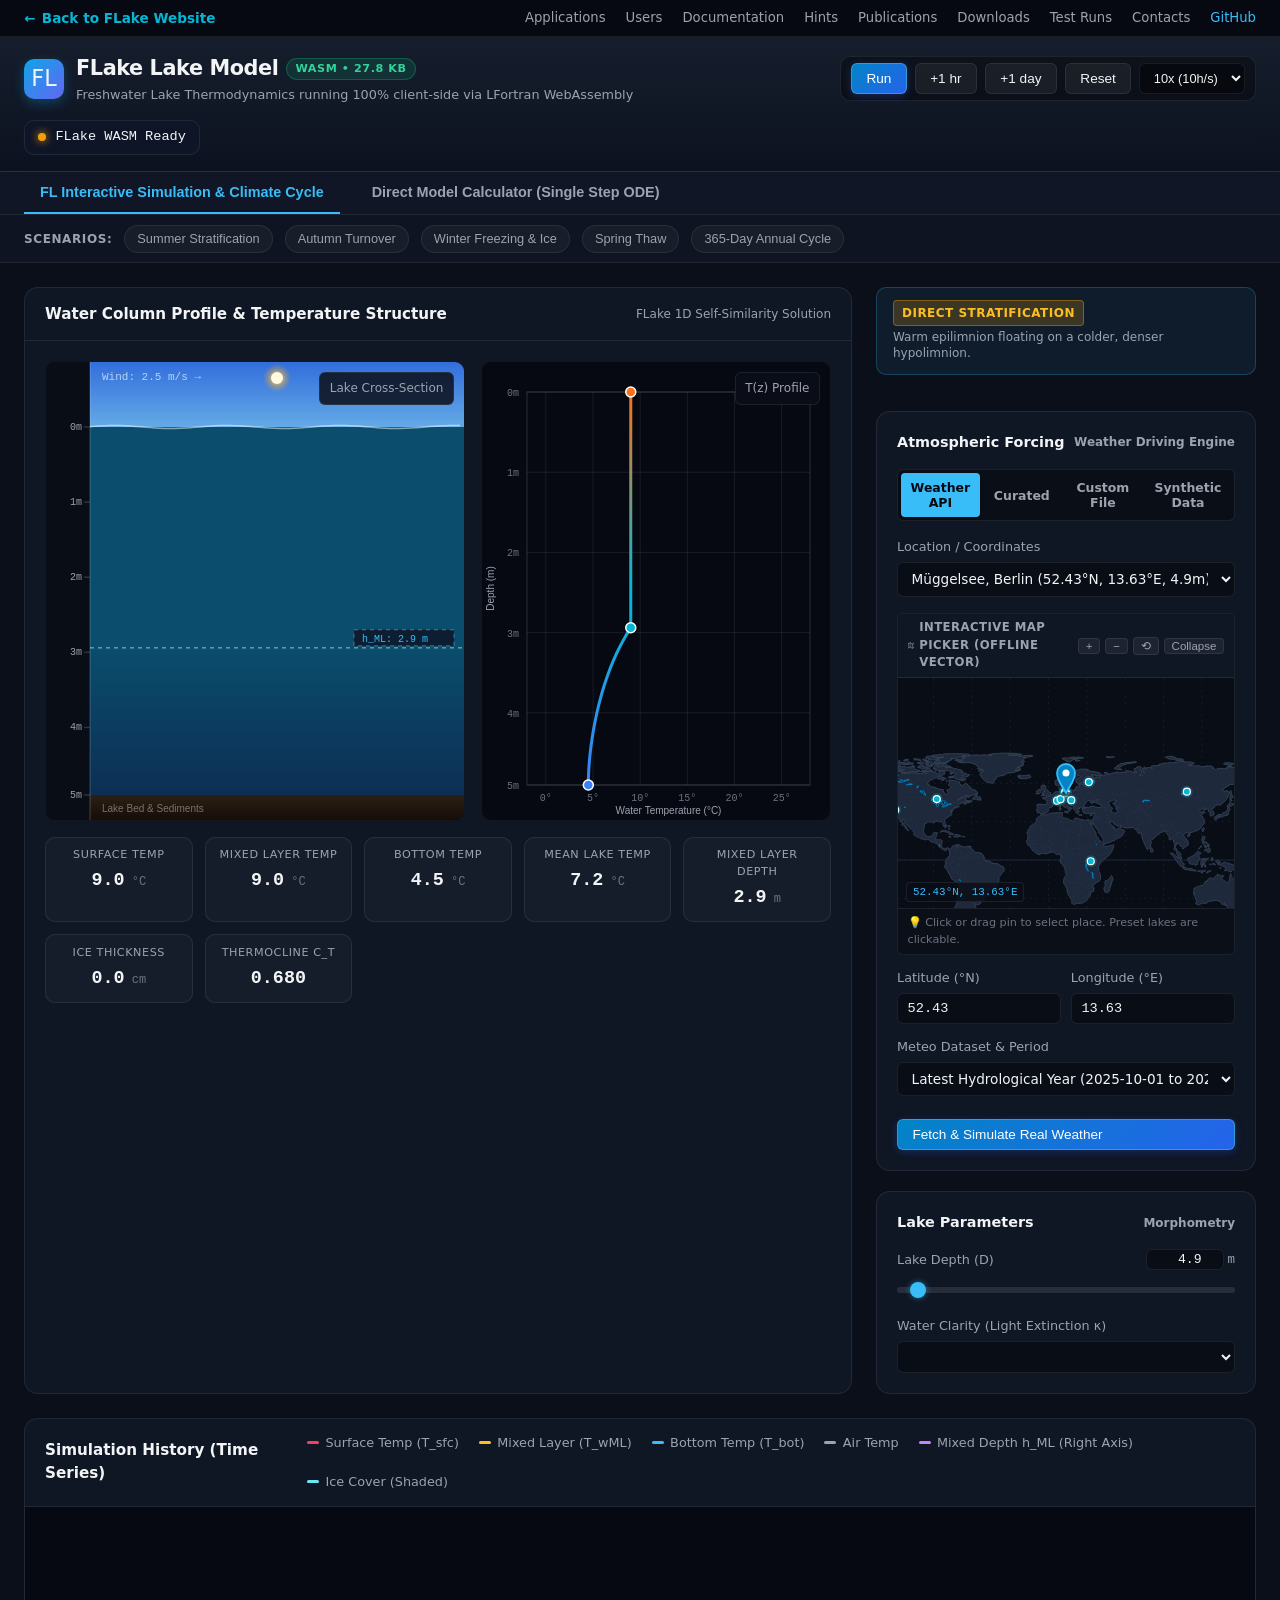
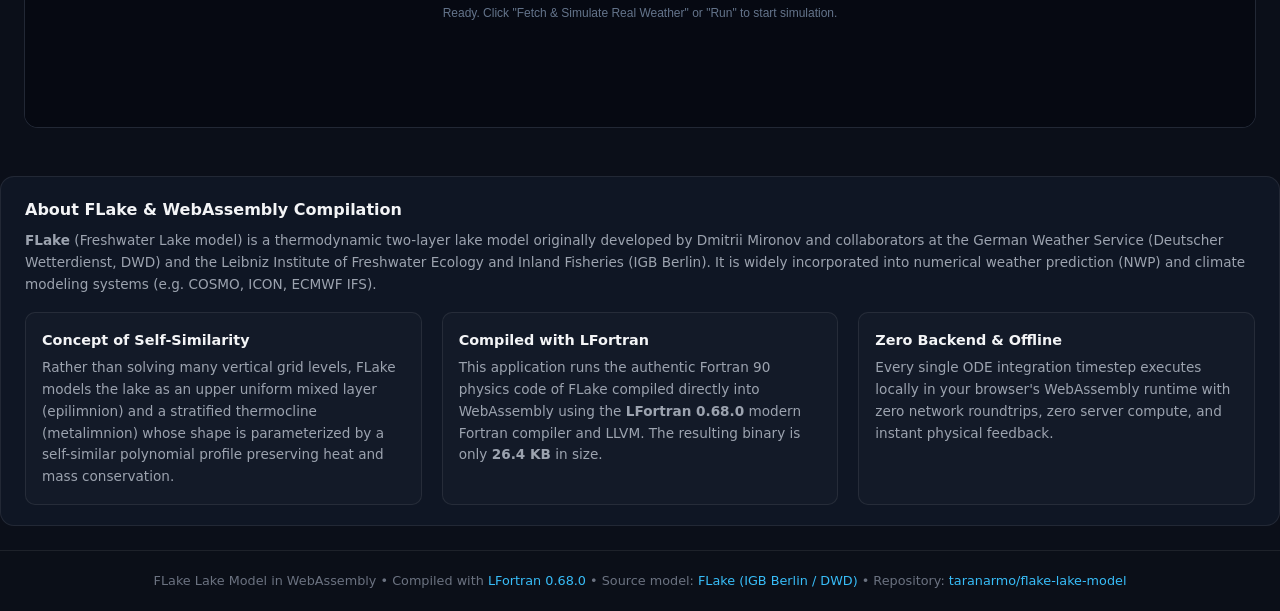
==== model/index.html @ 5ca04252 "feat: align weather dataset period to hydrological year starting Oct 1" ====
<!DOCTYPE html>
<html lang="en">
<head>
  <meta charset="UTF-8">
  <meta name="viewport" content="width=device-width, initial-scale=1.0">
  <title>FLake Lake Model in WebAssembly (via LFortran)</title>
  <link rel="stylesheet" href="style.css">
</head>
<body>

  <!-- Site Navigation Bar -->
  <div class="site-nav-strip">
    <div class="site-nav-inner">
      <a href="../index.html" class="nav-back-link">
        <span class="back-arrow">←</span> Back to FLake Website
      </a>
      <div class="site-nav-links">
        <a href="../apps.html">Applications</a>
        <a href="../users.html">Users</a>
        <a href="../docs.html">Documentation</a>
        <a href="../hints.html">Hints</a>
        <a href="../papers.html">Publications</a>
        <a href="../downloads.html">Downloads</a>
        <a href="../test-runs.html">Test Runs</a>
        <a href="../contacts.html">Contacts</a>
        <a href="https://github.com/taranarmo/flake-lake-model" target="_blank" rel="noopener" class="gh-link">GitHub</a>
      </div>
    </div>
  </div>

  <!-- Top Navigation / App Header -->
  <header>
    <div class="header-inner">
      <div class="brand">
        <div class="brand-icon">FL</div>
        <div class="brand-title">
          <h1>
            FLake Lake Model
            <span class="badge-wasm">WASM • 27.8 KB</span>
          </h1>
          <p>Freshwater Lake Thermodynamics running 100% client-side via LFortran WebAssembly</p>
        </div>
      </div>

      <!-- Simulation Execution Controls -->
      <div class="sim-controls" id="header-sim-controls">
        <button id="btn-play" class="btn btn-primary" title="Toggle simulation play/pause">Run</button>
        <button id="btn-step" class="btn" title="Advance simulation by 1 hour">+1 hr</button>
        <button id="btn-day" class="btn" title="Advance simulation by 24 hours">+1 day</button>
        <button id="btn-reset" class="btn" title="Reset lake state to scenario defaults">Reset</button>
        
        <select id="speed-select" class="speed-select" title="Simulation Speed">
          <option value="1">1x (1h/s)</option>
          <option value="5">5x (5h/s)</option>
          <option value="10" selected>10x (10h/s)</option>
          <option value="30">30x (30h/s)</option>
          <option value="60">60x (Fast)</option>
        </select>
      </div>

      <!-- Simulation Clock -->
      <div class="sim-clock">
        <div id="clock-dot" class="clock-dot paused"></div>
        <span id="clock-text">FLake WASM Ready</span>
      </div>
    </div>
  </header>

  <!-- Navigation Mode Tabs -->
  <div class="nav-tabs-wrapper">
    <div class="nav-tabs">
      <button id="tab-simulation" class="nav-tab active">
        <span>FL Interactive Simulation & Climate Cycle</span>
      </button>
      <button id="tab-calculator" class="nav-tab">
        <span>Direct Model Calculator (Single Step ODE)</span>
      </button>
    </div>
  </div>

  <!-- VIEW 1: INTERACTIVE SIMULATION -->
  <div id="view-simulation">
    <!-- Scenario Presets Bar -->
    <div class="presets-container">
      <div class="presets-inner">
        <span class="presets-label">Scenarios:</span>
        <button id="preset-summer" class="preset-chip" title="Warm air, strong sun, stable thermal stratification">
          Summer Stratification
        </button>
        <button id="preset-autumn" class="preset-chip" title="Cool air, high wind, deepening mixed layer, turnover">
          Autumn Turnover
        </button>
        <button id="preset-winter" class="preset-chip" title="Sub-zero air, ice growth, inverse thermal stratification">
          Winter Freezing & Ice
        </button>
        <button id="preset-spring" class="preset-chip" title="Ice melt, homothermy around 4°C, onset of warming">
          Spring Thaw
        </button>
        <button id="preset-annual" class="preset-chip" title="Continuous 365-day seasonal cycle">
          365-Day Annual Cycle
        </button>
      </div>
    </div>

    <!-- Main Dashboard Container -->
    <main>
      <div class="dashboard-grid">

        <!-- Left Column: Visualizers & Telemetry -->
        <section class="visualizer-card">
          <div class="card-header">
            <div class="card-title">
              <span>Water Column Profile & Temperature Structure</span>
            </div>
            <div style="font-size: 0.75rem; color: var(--text-muted);">
              FLake 1D Self-Similarity Solution
            </div>
          </div>

          <div class="card-body">
            <!-- Canvas Split View -->
            <div class="canvas-split">
              <!-- Canvas 1: Physical Lake Column -->
              <div class="canvas-wrapper">
                <canvas id="lake-canvas"></canvas>
                <div class="canvas-legend">Lake Cross-Section</div>
              </div>

              <!-- Canvas 2: Temperature Profile T(z) -->
              <div class="canvas-wrapper">
                <canvas id="profile-canvas"></canvas>
                <div class="canvas-legend">T(z) Profile</div>
                <div id="profile-tooltip" class="tooltip-box"></div>
              </div>
            </div>

            <!-- Live Telemetry Bar -->
            <div class="telemetry-bar">
              <div class="tele-stat">
                <div class="tele-label">Surface Temp</div>
                <div class="tele-value"><span id="tele-tsfc">--</span><span class="tele-unit"> °C</span></div>
              </div>
              <div class="tele-stat">
                <div class="tele-label">Mixed Layer Temp</div>
                <div class="tele-value"><span id="tele-twml">--</span><span class="tele-unit"> °C</span></div>
              </div>
              <div class="tele-stat">
                <div class="tele-label">Bottom Temp</div>
                <div class="tele-value"><span id="tele-tbot">--</span><span class="tele-unit"> °C</span></div>
              </div>
              <div class="tele-stat">
                <div class="tele-label">Mean Lake Temp</div>
                <div class="tele-value"><span id="tele-tmnw">--</span><span class="tele-unit"> °C</span></div>
              </div>
              <div class="tele-stat">
                <div class="tele-label">Mixed Layer Depth</div>
                <div class="tele-value"><span id="tele-hml">--</span><span class="tele-unit"> m</span></div>
              </div>
              <div class="tele-stat">
                <div class="tele-label">Ice Thickness</div>
                <div class="tele-value"><span id="tele-hice">--</span><span class="tele-unit"> cm</span></div>
              </div>
              <div class="tele-stat">
                <div class="tele-label">Thermocline C_T</div>
                <div class="tele-value"><span id="tele-ct">--</span></div>
              </div>
            </div>
          </div>
        </section>

        <!-- Right Column: Controls & Configuration -->
        <aside class="sidebar">

          <!-- Current Regime Card -->
          <div class="regime-banner">
            <div>
              <div style="display: flex; align-items: center; gap: 0.5rem; margin-bottom: 0.25rem;">
                <span id="regime-badge" class="regime-badge badge-stratified">Direct Stratification</span>
              </div>
              <div id="regime-desc" class="regime-desc">
                Warm epilimnion floating on colder, denser deep water.
              </div>
            </div>
          </div>

          <!-- Meteorological Forcing Panel -->
          <div class="panel-card">
            <div class="panel-title">
              <span>Atmospheric Forcing</span>
              <span style="font-size: 0.75rem; color: var(--text-muted);">Weather Driving Engine</span>
            </div>

            <!-- Forcing Mode Tabs -->
            <div class="forcing-tabs">
              <button type="button" id="tab-forcing-api" class="forcing-tab active" title="Fetch live or historical ERA5 reanalysis weather data via Open-Meteo">
                Weather API
              </button>
              <button type="button" id="tab-forcing-curated" class="forcing-tab" title="Load verified benchmark lake datasets (offline, published data)">
                Curated
              </button>
              <button type="button" id="tab-forcing-custom" class="forcing-tab" title="Drag and drop or upload custom .dat or .csv meteorological data">
                Custom File
              </button>
              <button type="button" id="tab-forcing-manual" class="forcing-tab" title="Use idealized synthetic weather, manual sliders, and diurnal oscillations">
                Synthetic Data
              </button>
            </div>

            <!-- PANEL A: Open-Meteo API (Default) -->
            <div id="panel-forcing-api">
              <!-- Location Presets / Custom -->
              <div class="control-group">
                <div class="control-label-row">
                  <span class="control-label">Location / Coordinates</span>
                </div>
                <select id="api-lake-preset" class="api-select">
                  <option value="custom">Custom Coordinates...</option>
                  <option value="mueggelsee" selected>Müggelsee, Berlin (52.43°N, 13.63°E, 4.9m)</option>
                  <option value="heiligensee">Heiligensee, Berlin (52.60°N, 13.22°E, 4.5m)</option>
                  <option value="stechlin">Stechlinsee, Brandenburg (53.15°N, 13.03°E, 22.8m)</option>
                  <option value="geneva">Lake Geneva / Léman (46.45°N, 6.60°E, 40m)</option>
                  <option value="constance">Lake Constance / Bodensee (47.63°N, 9.38°E, 45m)</option>
                  <option value="superior">Lake Superior (47.70°N, -87.50°E, 50m)</option>
                  <option value="baikal">Lake Baikal (53.50°N, 108.20°E, 744m)</option>
                  <option value="tahoe">Lake Tahoe (39.09°N, -120.03°E, 50m)</option>
                  <option value="victoria">Lake Victoria (-1.00°N, 33.00°E, 40m)</option>
                  <option value="ladoga">Lake Ladoga (61.00°N, 31.50°E, 51m)</option>
                  <option value="balaton">Lake Balaton (46.85°N, 17.75°E, 3.2m)</option>
                </select>
              </div>

              <!-- Interactive Map Picker -->
              <div class="geo-picker-card">
                <div class="geo-picker-toolbar">
                  <span class="geo-picker-title">
                    <svg width="13" height="13" viewBox="0 0 24 24" fill="none" stroke="currentColor" stroke-width="2" stroke-linecap="round" stroke-linejoin="round" style="margin-right: 5px; vertical-align: -1px;">
                      <polygon points="1 6 1 22 8 18 16 22 23 18 23 2 16 6 8 2 1 6"></polygon>
                      <line x1="8" y1="2" x2="8" y2="18"></line>
                      <line x1="16" y1="6" x2="16" y2="22"></line>
                    </svg>
                    Interactive Map Picker (Offline Vector)
                  </span>
                  <div class="geo-picker-actions">
                    <button type="button" id="btn-map-zoom-in" class="geo-picker-btn" title="Zoom In">+</button>
                    <button type="button" id="btn-map-zoom-out" class="geo-picker-btn" title="Zoom Out">−</button>
                    <button type="button" id="btn-map-reset" class="geo-picker-btn" title="Reset Map View">⟲</button>
                    <button type="button" id="btn-toggle-map" class="geo-picker-btn" title="Expand or collapse map">Collapse</button>
                  </div>
                </div>
                <div id="geo-picker-wrapper" class="geo-picker-wrapper">
                  <canvas id="geo-picker-canvas" class="geo-picker-canvas"></canvas>
                  <div id="geo-map-cursor-coords" class="geo-map-cursor-coords">52.43°N, 13.63°E</div>
                  <div id="geo-map-tooltip" class="geo-map-tooltip" style="display: none;"></div>
                </div>
                <div class="geo-picker-footer">
                  <span class="geo-picker-hint">💡 Click or drag pin to select place. Preset lakes are clickable.</span>
                </div>
              </div>

              <!-- Lat / Lon inputs -->
              <div class="api-input-grid">
                <div>
                  <div class="control-label-row">
                    <span class="control-label">Latitude (°N)</span>
                  </div>
                  <input type="number" id="api-lat" class="api-input" min="-90" max="90" step="0.01" value="52.43">
                </div>
                <div>
                  <div class="control-label-row">
                    <span class="control-label">Longitude (°E)</span>
                  </div>
                  <input type="number" id="api-lon" class="api-input" min="-180" max="180" step="0.01" value="13.63">
                </div>
              </div>

              <!-- Time Period -->
              <div class="control-group">
                <div class="control-label-row">
                  <span class="control-label">Meteo Dataset & Period</span>
                </div>
                <select id="api-period" class="api-select">
                  <option value="pastYear" selected>Latest Hydrological Year (Oct 1 – Sep 30 - 8,760 hrs)</option>
                  <option value="2024">Full Year 2024 (ERA5 Reanalysis - 8,760 hrs)</option>
                  <option value="2023">Full Year 2023 (ERA5 Reanalysis - 8,760 hrs)</option>
                  <option value="recent30">Past 30 Days (Recent ERA5 - 720 hrs)</option>
                  <option value="forecast">Live Observed + 7-Day Forecast (DWD/ECMWF)</option>
                  <option value="climatology">Offline Earth Climatology (100% Offline - 8,760 hrs)</option>
                </select>
              </div>

              <!-- Fetch & Run Button -->
              <button type="button" id="btn-fetch-api" class="btn btn-primary" style="width: 100%; margin-top: 0.4rem;">
                Fetch & Simulate Real Weather
              </button>

              <!-- Status Feedback Banner -->
              <div id="api-status-box" class="api-status-box" style="display: none;">
                <span id="api-status-text">Ready to fetch</span>
              </div>
            </div>

            <!-- PANEL B: Curated Lakes (Offline Benchmarks) -->
            <div id="panel-forcing-curated" style="display: none;">
              <div class="control-group">
                <div class="control-label-row">
                  <span class="control-label">Select Benchmark Lake</span>
                </div>
                <select id="curated-lake-select" class="api-select">
                  <option value="heiligensee" selected>Heiligensee (Berlin) - Polymictic (4.5m)</option>
                  <option value="mueggelsee">Müggelsee (Berlin) - Polymictic (4.9m)</option>
                  <option value="stechlin">Stechlinsee (Brandenburg) - Dimictic (22.8m)</option>
                  <option value="geneva">Lake Geneva / Léman - Monomictic (40.0m)</option>
                  <option value="constance">Lake Constance / Bodensee - Monomictic (45.0m)</option>
                  <option value="superior">Lake Superior - Cold Dimictic (50.0m)</option>
                  <option value="baikal">Lake Baikal (Siberia) - Cold / Ice (744m)</option>
                  <option value="tahoe">Lake Tahoe (Sierra Nevada) - Deep Alpine (50.0m)</option>
                  <option value="victoria">Lake Victoria (East Africa) - Tropical (40.0m)</option>
                  <option value="ladoga">Lake Ladoga (Northern Europe) - Cold / Ice (51.0m)</option>
                  <option value="balaton">Lake Balaton (Hungary) - Shallow Steppe (3.2m)</option>
                </select>
              </div>

              <!-- Lake Details Card -->
              <div id="curated-lake-card" class="lake-info-card">
                <div class="lake-info-title">
                  <span id="curated-name">Heiligensee</span>
                  <span id="curated-regime-pill" style="font-size: 0.7rem; background: #0284c7; color: #fff; padding: 2px 6px; border-radius: 4px;">Polymictic</span>
                </div>
                <div class="lake-meta-chips">
                  <span class="lake-chip">Depth: <b id="curated-depth">4.5 m</b></span>
                  <span class="lake-chip">Fetch: <b id="curated-fetch">2000 m</b></span>
                  <span class="lake-chip">κ: <b id="curated-clarity">1.5 m⁻¹</b></span>
                  <span class="lake-chip">Lat: <b id="curated-lat">52.60°N</b></span>
                </div>
                <div id="curated-desc" class="lake-desc-text">
                  Small polymictic urban lake in Berlin with frequent mixing and winter ice cover.
                </div>
                <div id="curated-source" class="lake-source-tag">
                  Source: DWD Potsdam Station (1980)
                </div>
              </div>

              <button type="button" id="btn-load-curated" class="btn btn-primary" style="width: 100%; margin-top: 0.75rem;">
                Load & Simulate Lake
              </button>

              <div id="curated-status-box" class="api-status-box" style="display: none;">
                <span id="curated-status-text">Ready</span>
              </div>
            </div>

            <!-- PANEL C: Custom File Drag-and-Drop Upload -->
            <div id="panel-forcing-custom" style="display: none;">
              <!-- Drop Zone -->
              <div id="custom-drop-zone" class="drop-zone" tabindex="0" role="button" aria-label="Drop meteorological forcing file here or click to browse">
                <div class="drop-zone-icon-box">
                  <svg width="20" height="20" viewBox="0 0 24 24" fill="none" stroke="currentColor" stroke-width="2" stroke-linecap="round" stroke-linejoin="round">
                    <path d="M21 15v4a2 2 0 0 1-2 2H5a2 2 0 0 1-2-2v-4"/>
                    <polyline points="17 8 12 3 7 8"/>
                    <line x1="12" y1="3" x2="12" y2="15"/>
                  </svg>
                </div>
                <p class="drop-zone-text">Drop Meteorological File</p>
                <p class="drop-zone-sub">or click to browse local files</p>
                <span class="drop-zone-badge">FLake .DAT / CSV / TSV</span>
                <input type="file" id="custom-file-input" accept=".dat,.csv,.txt,.tsv" style="display: none;">
              </div>

              <!-- Quick Sample Loader -->
              <div style="margin-top: 0.5rem; display: flex; justify-content: space-between; align-items: center;">
                <span style="font-size: 0.72rem; color: var(--text-muted);">Need test data?</span>
                <button type="button" id="btn-load-sample-dat" class="btn btn-secondary" style="font-size: 0.72rem; padding: 0.2rem 0.55rem;">
                  Load Potsdam80-96 Sample
                </button>
              </div>

              <!-- Parsed File Details Card -->
              <div id="custom-file-card" class="file-preview-card" style="display: none;">
                <div class="file-preview-header">
                  <span id="custom-file-name" style="word-break: break-all;">filename.dat</span>
                  <span id="custom-file-badge" style="font-size: 0.68rem; background: #0284c7; color: #fff; padding: 2px 6px; border-radius: 4px;">6-col DAT</span>
                </div>
                <div class="lake-meta-chips">
                  <span class="lake-chip">Records: <b id="custom-rows-count">0</b></span>
                  <span class="lake-chip">Size: <b id="custom-file-size">0 KB</b></span>
                  <span class="lake-chip">Format: <b id="custom-step-detected">Daily (24h)</b></span>
                </div>
                <div class="control-group" style="margin-top: 0.35rem;">
                  <div class="control-label-row">
                    <span class="control-label" style="font-size: 0.72rem;">Timestep Resolution</span>
                  </div>
                  <select id="custom-timestep-select" class="speed-select" style="width: 100%; font-size: 0.76rem;">
                    <option value="86400">Daily Step (86,400 s / 24 hours)</option>
                    <option value="3600">Hourly Step (3,600 s / 1 hour)</option>
                  </select>
                </div>
              </div>

              <button type="button" id="btn-run-custom" class="btn btn-primary" style="width: 100%; margin-top: 0.75rem;" disabled>
                Simulate With Uploaded File
              </button>

              <div id="custom-status-box" class="api-status-box" style="display: none;">
                <span id="custom-status-text">Ready</span>
              </div>
            </div>

            <!-- PANEL D: Synthetic Data / Manual Sliders -->
            <div id="panel-forcing-manual" style="display: none;">
              <!-- Air Temperature -->
              <div class="control-group">
                <div class="control-label-row">
                  <span class="control-label">Air Temperature (T_a)</span>
                  <span id="val-airtemp" class="control-val-display">24.0 °C</span>
                </div>
                <input type="range" id="slider-airtemp" class="slider-input" min="-25" max="38" step="0.5" value="24.0">
              </div>

              <!-- Solar Radiation -->
              <div class="control-group">
                <div class="control-label-row">
                  <span class="control-label">Solar Shortwave (I_atm)</span>
                  <span id="val-solar" class="control-val-display">650 W/m²</span>
                </div>
                <input type="range" id="slider-solar" class="slider-input" min="0" max="950" step="10" value="650">
              </div>

              <!-- Wind Speed -->
              <div class="control-group">
                <div class="control-label-row">
                  <span class="control-label">Wind Speed (10m)</span>
                  <span id="val-wind" class="control-val-display">2.5 m/s</span>
                </div>
                <input type="range" id="slider-wind" class="slider-input" min="0.5" max="22" step="0.5" value="2.5">
              </div>

              <!-- Snowfall Rate -->
              <div class="control-group">
                <div class="control-label-row">
                  <span class="control-label">Snow Precipitation</span>
                  <span id="val-snow" class="control-val-display">0.0 mm/h</span>
                </div>
                <input type="range" id="slider-snow" class="slider-input" min="0" max="5" step="0.1" value="0">
              </div>

              <!-- Diurnal Variation Toggle -->
              <div class="control-group" style="padding-top: 0.5rem; border-top: 1px solid var(--border-color);">
                <label class="switch-label">
                  <span>Diurnal Day / Night Cycle</span>
                  <input type="checkbox" id="chk-diurnal" class="switch-input" checked>
                </label>
              </div>
            </div>

            <!-- Playback & Scrubber Controls (shown when dataset loaded) -->
            <div id="api-playback-box" class="api-playback-box" style="display: none;">
              <div class="api-scrub-header">
                <span style="font-weight: 600; color: var(--text-main);">Playback Scrubber</span>
                <div style="display: flex; align-items: center; gap: 6px;">
                  <span id="api-source-pill" class="api-time-pill" style="display: none; font-size: 0.72rem; padding: 2px 7px;">Source</span>
                  <span id="api-time-pill" class="api-time-pill">Hour 0</span>
                </div>
              </div>
              <input type="range" id="api-scrubber" class="slider-input" min="0" max="100" value="0">
              <div class="api-stats-row">
                <span class="api-stat-tag">T_sfc Min: <b id="stat-tsfc-min">--</b></span>
                <span class="api-stat-tag">T_sfc Max: <b id="stat-tsfc-max">--</b></span>
                <span class="api-stat-tag">Ice Days: <b id="stat-ice-days">0</b></span>
                <span class="api-stat-tag">Sim Time: <b id="stat-sim-time">--</b></span>
              </div>
            </div>
          </div>

          <!-- Lake Geometry & Basin Properties -->
          <div class="panel-card">
            <div class="panel-title">
              <span>Lake Parameters</span>
              <span style="font-size: 0.75rem; color: var(--text-muted);">Morphometry</span>
            </div>

            <!-- Lake Depth -->
            <div class="control-group">
              <div class="control-label-row">
                <span class="control-label">Lake Depth (D)</span>
                <div style="display: flex; align-items: center; gap: 4px;">
                  <input type="number" id="input-depth" class="api-input" min="0.5" max="2500" step="0.5" value="12.0" style="width: 78px; padding: 2px 6px; font-size: 0.82rem; text-align: right;" title="Enter custom lake depth in meters">
                  <span id="val-depth" class="control-val-display" style="display: none;">12.0 m</span>
                  <span style="font-size: 0.78rem; color: var(--text-muted); font-family: var(--font-mono);">m</span>
                </div>
              </div>
              <input type="range" id="slider-depth" class="slider-input" min="1" max="100" step="0.5" value="12" title="Slide to adjust lake depth">
            </div>

            <!-- Water Clarity / Optical Extinction -->
            <div class="control-group">
              <div class="control-label-row">
                <span class="control-label">Water Clarity (Light Extinction κ)</span>
              </div>
              <select id="select-clarity" class="speed-select" style="width: 100%;">
                <option value="0.5">High Clarity (Clear Lake, κ = 0.5 m⁻¹)</option>
                <option value="1.0" selected>Moderate Clarity (Mesotrophic, κ = 1.0 m⁻¹)</option>
                <option value="3.0">Turbid / Eutrophic (High Absorption, κ = 3.0 m⁻¹)</option>
              </select>
            </div>
          </div>

        </aside>
      </div>

      <!-- Time Series History Section -->
      <section class="history-section">
        <div class="card-header">
          <div class="card-title">
            <span>Simulation History (Time Series)</span>
          </div>
          <div class="chart-legend">
            <div class="legend-item">
              <span class="legend-color" style="background: #f43f5e;"></span>
              <span>Surface Temp (T_sfc)</span>
            </div>
            <div class="legend-item">
              <span class="legend-color" style="background: #fbbf24;"></span>
              <span>Mixed Layer (T_wML)</span>
            </div>
            <div class="legend-item">
              <span class="legend-color" style="background: #38bdf8;"></span>
              <span>Bottom Temp (T_bot)</span>
            </div>
            <div class="legend-item">
              <span class="legend-color" style="background: #9ca3af; border: 1px dashed #9ca3af;"></span>
              <span>Air Temp</span>
            </div>
            <div class="legend-item">
              <span class="legend-color" style="background: #c084fc;"></span>
              <span>Mixed Depth h_ML (Right Axis)</span>
            </div>
            <div class="legend-item">
              <span class="legend-color" style="background: #67e8f9;"></span>
              <span>Ice Cover (Shaded)</span>
            </div>
          </div>
        </div>
        <div class="history-canvas-wrapper">
          <canvas id="history-canvas"></canvas>
          <div id="history-tooltip" class="tooltip-box"></div>
        </div>
      </section>
    </main>
  </div>

  <!-- VIEW 2: DIRECT MODEL CALCULATOR -->
  <div id="view-calculator" class="calc-container" style="display: none;">
    <!-- Action Bar -->
    <div class="calc-header-box">
      <div>
        <h2 style="font-size: 1.15rem; font-weight: 700; margin-bottom: 0.25rem;">Direct FLake ODE Calculator</h2>
        <p style="font-size: 0.8rem; color: var(--text-muted);">
          Specify exact numerical inputs for state and atmospheric forcing, run single or multi-step integrations, and inspect raw physical outputs.
        </p>
      </div>
      <div class="calc-actions">
        <button id="btn-calc-step" class="btn btn-primary" title="Execute a single timestep in WebAssembly">
          Compute Timestep (1 Step)
        </button>
        <button id="btn-calc-n-steps" class="btn" title="Execute multiple consecutive timesteps">
          Run <input type="number" id="calc-steps-count" value="24" min="1" max="720" style="width: 48px; background: rgba(0,0,0,0.5); border: 1px solid var(--border-color); color: #fff; text-align: center; border-radius: 4px;"> Steps
        </button>
        <button id="btn-calc-copy-sim" class="btn" title="Copy current state from live simulation">
          Copy From Live Sim
        </button>
        <button id="btn-calc-apply-sim" class="btn" title="Apply these results back into the live simulation">
          Apply to Live Sim
        </button>
      </div>
    </div>

    <div class="calc-grid">
      <!-- Left Column: Input Variables -->
      <div style="display: flex; flex-direction: column; gap: 1.25rem;">
        <!-- Card 1: Initial Conditions -->
        <div class="panel-card">
          <div class="panel-title">
            <span>1. Initial Lake State (Prognostic Variables)</span>
            <div style="display: flex; gap: 0.4rem;">
              <button id="btn-calc-preset-summer" class="btn" style="padding: 2px 8px; font-size: 0.75rem;">Summer</button>
              <button id="btn-calc-preset-winter" class="btn" style="padding: 2px 8px; font-size: 0.75rem;">Winter</button>
            </div>
          </div>
          <div class="calc-input-grid">
            <div class="calc-field">
              <label for="calc-init-tsfc">Surface Temp T_sfc (°C)</label>
              <input type="number" id="calc-init-tsfc" value="16.0" step="0.1">
            </div>
            <div class="calc-field">
              <label for="calc-init-twml">Mixed Layer Temp T_wML (°C)</label>
              <input type="number" id="calc-init-twml" value="16.0" step="0.1">
            </div>
            <div class="calc-field">
              <label for="calc-init-tbot">Bottom Temp T_bot (°C)</label>
              <input type="number" id="calc-init-tbot" value="4.0" step="0.1">
            </div>
            <div class="calc-field">
              <label for="calc-init-tmnw">Mean Lake Temp T_mnw (°C)</label>
              <input type="number" id="calc-init-tmnw" value="10.0" step="0.1">
            </div>
            <div class="calc-field">
              <label for="calc-init-hml">Mixed Layer Depth h_ML (m)</label>
              <input type="number" id="calc-init-hml" value="3.5" step="0.1" min="0">
            </div>
            <div class="calc-field">
              <label for="calc-init-ct">Thermocline Shape Factor C_T</label>
              <input type="number" id="calc-init-ct" value="0.65" step="0.01" min="0.5" max="0.9">
            </div>
            <div class="calc-field">
              <label for="calc-init-hice">Ice Thickness h_ice (cm)</label>
              <input type="number" id="calc-init-hice" value="0.0" step="0.1" min="0">
            </div>
            <div class="calc-field">
              <label for="calc-init-hsnow">Snow Depth h_snow (cm)</label>
              <input type="number" id="calc-init-hsnow" value="0.0" step="0.1" min="0">
            </div>
          </div>
        </div>

        <!-- Card 2: Atmospheric Forcing & Lake Geometry -->
        <div class="panel-card">
          <div class="panel-title">
            <span>2. Boundary Forcing & Lake Morphometry</span>
          </div>
          <div class="calc-input-grid">
            <div class="calc-field">
              <label for="calc-force-tair">Air Temperature T_a (°C)</label>
              <input type="number" id="calc-force-tair" value="25.0" step="0.5">
            </div>
            <div class="calc-field">
              <label for="calc-force-solar">Solar Shortwave I_atm (W/m²)</label>
              <input type="number" id="calc-force-solar" value="650" step="10" min="0">
            </div>
            <div class="calc-field">
              <label for="calc-force-wind">Wind Speed U_a (m/s)</label>
              <input type="number" id="calc-force-wind" value="3.0" step="0.5" min="0.2">
            </div>
            <div class="calc-field">
              <label for="calc-force-deltime">Timestep Duration Δt (seconds)</label>
              <input type="number" id="calc-force-deltime" value="3600" step="60" min="60">
            </div>
            <div class="calc-field">
              <label for="calc-lake-depth">Lake Water Depth D (m)</label>
              <input type="number" id="calc-lake-depth" value="12.0" step="0.5" min="2">
            </div>
            <div class="calc-field">
              <label for="calc-lake-extin">Light Extinction Coeff κ (m⁻¹)</label>
              <input type="number" id="calc-lake-extin" value="1.0" step="0.1" min="0.1">
            </div>
          </div>
        </div>
      </div>

      <!-- Right Column: Results Table & Profile -->
      <div style="display: flex; flex-direction: column; gap: 1.25rem;">
        <!-- Results Card -->
        <div class="panel-card">
          <div class="panel-title">
            <span>3. Calculation Results</span>
            <span id="calc-status-badge" class="regime-badge badge-stratified" style="font-size: 0.7rem;">Ready</span>
          </div>

          <div id="calc-timing-banner" style="font-family: var(--font-mono); font-size: 0.75rem; color: #34d399; margin-bottom: 0.75rem;">
            Click "Compute Timestep" to evaluate FLake ODE via WebAssembly.
          </div>

          <!-- Comparison Table -->
          <table class="calc-table">
            <thead>
              <tr>
                <th>Variable</th>
                <th>Initial</th>
                <th>Final</th>
                <th>Delta (Δ)</th>
              </tr>
            </thead>
            <tbody id="calc-results-tbody">
              <tr><td>Surface Temp (T_sfc)</td><td>--</td><td>--</td><td>--</td></tr>
              <tr><td>Mixed Layer Temp (T_wML)</td><td>--</td><td>--</td><td>--</td></tr>
              <tr><td>Bottom Temp (T_bot)</td><td>--</td><td>--</td><td>--</td></tr>
              <tr><td>Mean Temp (T_mnw)</td><td>--</td><td>--</td><td>--</td></tr>
              <tr><td>Mixed Layer Depth (h_ML)</td><td>--</td><td>--</td><td>--</td></tr>
              <tr><td>Ice Thickness (h_ice)</td><td>--</td><td>--</td><td>--</td></tr>
              <tr><td>Thermocline Shape (C_T)</td><td>--</td><td>--</td><td>--</td></tr>
            </tbody>
          </table>

          <!-- Canvas Profile for Calculator Result -->
          <div style="height: 240px; background: #060912; border-radius: var(--radius-md); border: 1px solid rgba(255,255,255,0.06); position: relative; margin-bottom: 1rem;">
            <canvas id="calc-profile-canvas" style="width: 100%; height: 100%; display: block;"></canvas>
          </div>

          <!-- Raw JSON Output -->
          <div>
            <div style="display: flex; justify-content: space-between; align-items: center; margin-bottom: 0.4rem;">
              <span style="font-size: 0.75rem; color: var(--text-muted); font-weight: 600;">Raw JSON Packet:</span>
              <button id="btn-copy-json" class="btn" style="padding: 2px 8px; font-size: 0.75rem;">Copy JSON</button>
            </div>
            <textarea id="calc-json-output" class="json-textarea" readonly placeholder="Raw JSON will appear here..."></textarea>
          </div>
        </div>
      </div>
    </div>
  </div>

  <!-- Scientific & Technical Details (Shared across both modes) -->
  <section class="info-section" style="max-width: 1400px; margin: 1.5rem auto; padding: 1.25rem 1.5rem;">
    <h3>About FLake & WebAssembly Compilation</h3>
    <p>
      <strong>FLake</strong> (Freshwater Lake model) is a thermodynamic two-layer lake model originally developed by
      Dmitrii Mironov and collaborators at the German Weather Service (Deutscher Wetterdienst, DWD) and the Leibniz Institute of
      Freshwater Ecology and Inland Fisheries (IGB Berlin). It is widely incorporated into numerical weather prediction (NWP)
      and climate modeling systems (e.g. COSMO, ICON, ECMWF IFS).
    </p>

    <div class="info-grid">
      <div class="info-box">
        <h4>Concept of Self-Similarity</h4>
        <p>
          Rather than solving many vertical grid levels, FLake models the lake as an upper uniform mixed layer
          (epilimnion) and a stratified thermocline (metalimnion) whose shape is parameterized by a self-similar polynomial profile
          preserving heat and mass conservation.
        </p>
      </div>

      <div class="info-box">
        <h4>Compiled with LFortran</h4>
        <p>
          This application runs the authentic Fortran 90 physics code of FLake compiled directly into WebAssembly
          using the <strong>LFortran 0.68.0</strong> modern Fortran compiler and LLVM. The resulting binary is only
          <strong>26.4 KB</strong> in size.
        </p>
      </div>

      <div class="info-box">
        <h4>Zero Backend & Offline</h4>
        <p>
          Every single ODE integration timestep executes locally in your browser's WebAssembly runtime with zero network roundtrips,
          zero server compute, and instant physical feedback.
        </p>
      </div>
    </div>
  </section>

  <!-- Footer -->
  <footer>
    <p>
      FLake Lake Model in WebAssembly • Compiled with <a href="https://lfortran.org/" target="_blank" rel="noopener">LFortran 0.68.0</a>
      • Source model: <a href="http://www.flake.igb-berlin.de/old/sourcecodes.shtml" target="_blank" rel="noopener">FLake (IGB Berlin / DWD)</a>
      • Repository: <a href="https://github.com/taranarmo/flake-lake-model" target="_blank" rel="noopener">taranarmo/flake-lake-model</a>
    </p>
  </footer>

  <!-- Offline World Vector Geography -->
  <script src="world-geo.js"></script>

  <!-- Scripts -->
  <script src="wasm-base64.js"></script>
  <script src="flake-engine.js"></script>
  <script src="app.js"></script>
</body>
</html>
---- model/style.css ----
:root {
  --bg-primary: #0b0f19;
  --bg-secondary: #111827;
  --bg-card: rgba(17, 24, 39, 0.85);
  --bg-card-hover: rgba(31, 41, 55, 0.85);
  --border-color: rgba(255, 255, 255, 0.08);
  --border-focus: #3b82f6;

  --text-main: #f3f4f6;
  --text-muted: #9ca3af;
  --text-subtle: #6b7280;

  --accent-blue: #38bdf8;
  --accent-cyan: #06b6d4;
  --accent-emerald: #10b981;
  --accent-amber: #f59e0b;
  --accent-rose: #f43f5e;
  --accent-purple: #a855f7;

  --font-mono: ui-monospace, SFMono-Regular, Menlo, Monaco, Consolas, monospace;
  --font-sans: system-ui, -apple-system, BlinkMacSystemFont, "Segoe UI", Roboto, "Helvetica Neue", Arial, sans-serif;

  --radius-sm: 6px;
  --radius-md: 10px;
  --radius-lg: 14px;
}

* {
  box-sizing: border-box;
  margin: 0;
  padding: 0;
}

body {
  background-color: var(--bg-primary);
  color: var(--text-main);
  font-family: var(--font-sans);
  line-height: 1.5;
  min-height: 100vh;
  display: flex;
  flex-direction: column;
}

/* Site Navigation Strip */
.site-nav-strip {
  background: #060911;
  border-bottom: 1px solid rgba(255, 255, 255, 0.08);
  font-size: 0.85rem;
  padding: 0.5rem 1.5rem;
}

.site-nav-inner {
  max-width: 1400px;
  margin: 0 auto;
  display: flex;
  align-items: center;
  justify-content: space-between;
  flex-wrap: wrap;
  gap: 1rem;
}

.nav-back-link {
  color: var(--accent-cyan);
  text-decoration: none;
  font-weight: 600;
  display: inline-flex;
  align-items: center;
  gap: 0.4rem;
  transition: color 0.15s ease;
}

.nav-back-link:hover {
  color: #fff;
  text-decoration: underline;
}

.site-nav-links {
  display: flex;
  align-items: center;
  flex-wrap: wrap;
  gap: 1.25rem;
}

.site-nav-links a {
  color: var(--text-muted);
  text-decoration: none;
  font-size: 0.825rem;
  transition: color 0.15s ease;
}

.site-nav-links a:hover {
  color: var(--text-main);
}

.site-nav-links a.gh-link {
  color: var(--accent-blue);
  font-weight: 500;
}

/* Header */
header {
  background: linear-gradient(180deg, rgba(30, 41, 59, 0.6) 0%, rgba(15, 23, 42, 0.4) 100%);
  backdrop-filter: blur(12px);
  border-bottom: 1px solid var(--border-color);
  padding: 1rem 1.5rem;
  position: sticky;
  top: 0;
  z-index: 50;
}

.header-inner {
  max-width: 1400px;
  margin: 0 auto;
  display: flex;
  flex-wrap: wrap;
  align-items: center;
  justify-content: space-between;
  gap: 1rem;
}

.brand {
  display: flex;
  align-items: center;
  gap: 0.75rem;
}

.brand-icon {
  width: 40px;
  height: 40px;
  background: linear-gradient(135deg, #0ea5e9, #6366f1);
  border-radius: var(--radius-md);
  display: flex;
  align-items: center;
  justify-content: center;
  font-size: 1.4rem;
  box-shadow: 0 4px 12px rgba(14, 165, 233, 0.3);
}

.brand-title h1 {
  font-size: 1.3rem;
  font-weight: 700;
  letter-spacing: -0.02em;
  display: flex;
  align-items: center;
  gap: 0.5rem;
}

.brand-title p {
  font-size: 0.8rem;
  color: var(--text-muted);
}

.badge-wasm {
  font-size: 0.7rem;
  background: rgba(16, 185, 129, 0.15);
  color: #34d399;
  border: 1px solid rgba(16, 185, 129, 0.3);
  padding: 2px 8px;
  border-radius: 9999px;
  font-weight: 600;
  letter-spacing: 0.05em;
  text-transform: uppercase;
}

/* Simulation Controls in Header */
.sim-controls {
  display: flex;
  align-items: center;
  gap: 0.5rem;
  background: rgba(0, 0, 0, 0.35);
  padding: 0.35rem 0.6rem;
  border-radius: var(--radius-md);
  border: 1px solid var(--border-color);
}

.btn {
  background: rgba(255, 255, 255, 0.06);
  color: var(--text-main);
  border: 1px solid var(--border-color);
  padding: 0.45rem 0.9rem;
  border-radius: var(--radius-sm);
  font-size: 0.85rem;
  font-weight: 500;
  cursor: pointer;
  display: inline-flex;
  align-items: center;
  gap: 0.4rem;
  transition: all 0.15s ease;
  user-select: none;
}

.btn:hover {
  background: rgba(255, 255, 255, 0.12);
  border-color: rgba(255, 255, 255, 0.2);
}

.btn:active {
  transform: scale(0.98);
}

.btn-primary {
  background: linear-gradient(135deg, #0284c7, #2563eb);
  color: #ffffff;
  border: 1px solid rgba(255, 255, 255, 0.2);
  box-shadow: 0 2px 8px rgba(37, 99, 235, 0.3);
}

.btn-primary:hover {
  background: linear-gradient(135deg, #0369a1, #1d4ed8);
}

.btn-icon {
  padding: 0.45rem;
  border-radius: var(--radius-sm);
}

.speed-select {
  background: rgba(0, 0, 0, 0.4);
  color: var(--text-main);
  border: 1px solid var(--border-color);
  padding: 0.4rem 0.6rem;
  border-radius: var(--radius-sm);
  font-size: 0.8rem;
  cursor: pointer;
}

/* Clock display */
.sim-clock {
  font-family: var(--font-mono);
  font-size: 0.85rem;
  background: rgba(15, 23, 42, 0.8);
  border: 1px solid var(--border-color);
  padding: 0.4rem 0.8rem;
  border-radius: var(--radius-md);
  display: flex;
  align-items: center;
  gap: 0.6rem;
}

.clock-dot {
  width: 8px;
  height: 8px;
  border-radius: 50%;
  background: #10b981;
  box-shadow: 0 0 8px #10b981;
}

.clock-dot.paused {
  background: #f59e0b;
  box-shadow: 0 0 8px #f59e0b;
}

/* Preset scenarios bar */
.presets-container {
  background: rgba(17, 24, 39, 0.6);
  border-bottom: 1px solid var(--border-color);
  padding: 0.6rem 1.5rem;
}

.presets-inner {
  max-width: 1400px;
  margin: 0 auto;
  display: flex;
  align-items: center;
  gap: 0.75rem;
  overflow-x: auto;
}

.presets-label {
  font-size: 0.75rem;
  text-transform: uppercase;
  letter-spacing: 0.05em;
  color: var(--text-muted);
  white-space: nowrap;
  font-weight: 600;
}

.preset-chip {
  background: rgba(255, 255, 255, 0.04);
  border: 1px solid var(--border-color);
  color: var(--text-muted);
  font-size: 0.8rem;
  padding: 0.35rem 0.75rem;
  border-radius: 9999px;
  cursor: pointer;
  white-space: nowrap;
  display: flex;
  align-items: center;
  gap: 0.4rem;
  transition: all 0.15s ease;
}

.preset-chip:hover {
  background: rgba(255, 255, 255, 0.08);
  color: var(--text-main);
  border-color: rgba(255, 255, 255, 0.2);
}

.preset-chip.active {
  background: rgba(56, 189, 248, 0.15);
  color: var(--accent-blue);
  border-color: rgba(56, 189, 248, 0.4);
  font-weight: 600;
}

/* Main Layout */
main {
  max-width: 1400px;
  margin: 1.5rem auto;
  padding: 0 1.5rem;
  flex: 1;
  width: 100%;
}

.dashboard-grid {
  display: grid;
  grid-template-columns: 1fr 380px;
  gap: 1.5rem;
  margin-bottom: 1.5rem;
}

@media (max-width: 1024px) {
  .dashboard-grid {
    grid-template-columns: 1fr;
  }
}

/* Visualizer Container */
.visualizer-card {
  background: var(--bg-card);
  border: 1px solid var(--border-color);
  border-radius: var(--radius-lg);
  overflow: hidden;
  display: flex;
  flex-direction: column;
}

.card-header {
  padding: 0.9rem 1.25rem;
  border-bottom: 1px solid var(--border-color);
  display: flex;
  align-items: center;
  justify-content: space-between;
}

.card-title {
  font-size: 0.95rem;
  font-weight: 600;
  display: flex;
  align-items: center;
  gap: 0.5rem;
}

.card-body {
  padding: 1.25rem;
}

/* Canvas Split View: Lake Cross-Section & Temperature Curve */
.canvas-split {
  display: grid;
  grid-template-columns: 1.2fr 1fr;
  gap: 1rem;
  height: 460px;
}

@media (max-width: 768px) {
  .canvas-split {
    grid-template-columns: 1fr;
    height: auto;
  }
}

.canvas-wrapper {
  position: relative;
  background: #060912;
  border-radius: var(--radius-md);
  border: 1px solid rgba(255, 255, 255, 0.05);
  overflow: hidden;
  height: 100%;
}

.canvas-wrapper canvas {
  width: 100%;
  height: 100%;
  display: block;
}

.canvas-legend {
  position: absolute;
  top: 10px;
  right: 10px;
  background: rgba(11, 15, 25, 0.85);
  backdrop-filter: blur(8px);
  border: 1px solid var(--border-color);
  border-radius: var(--radius-sm);
  padding: 0.4rem 0.6rem;
  font-size: 0.75rem;
  color: var(--text-muted);
  pointer-events: none;
}

/* Live Telemetry Cards */
.telemetry-bar {
  display: grid;
  grid-template-columns: repeat(auto-fit, minmax(130px, 1fr));
  gap: 0.75rem;
  margin-top: 1rem;
}

.tele-stat {
  background: rgba(255, 255, 255, 0.03);
  border: 1px solid var(--border-color);
  border-radius: var(--radius-md);
  padding: 0.6rem 0.8rem;
  text-align: center;
}

.tele-label {
  font-size: 0.7rem;
  text-transform: uppercase;
  letter-spacing: 0.05em;
  color: var(--text-muted);
  margin-bottom: 0.2rem;
}

.tele-value {
  font-family: var(--font-mono);
  font-size: 1.15rem;
  font-weight: 700;
  color: var(--text-main);
}

.tele-unit {
  font-size: 0.75rem;
  color: var(--text-subtle);
  font-weight: 400;
}

/* Sidebar / Controls Panel */
.sidebar {
  display: flex;
  flex-direction: column;
  gap: 1.25rem;
}

.panel-card {
  background: var(--bg-card);
  border: 1px solid var(--border-color);
  border-radius: var(--radius-lg);
  padding: 1.25rem;
}

.panel-title {
  font-size: 0.9rem;
  font-weight: 600;
  margin-bottom: 1rem;
  display: flex;
  align-items: center;
  justify-content: space-between;
  color: var(--text-main);
}

.control-group {
  margin-bottom: 1rem;
}

.control-group:last-child {
  margin-bottom: 0;
}

.control-label-row {
  display: flex;
  justify-content: space-between;
  align-items: center;
  margin-bottom: 0.35rem;
  font-size: 0.8rem;
}

.control-label {
  color: var(--text-muted);
}

.control-val-display {
  font-family: var(--font-mono);
  font-size: 0.85rem;
  font-weight: 600;
  color: var(--accent-blue);
}

/* Sliders */
.slider-input {
  -webkit-appearance: none;
  appearance: none;
  width: 100%;
  height: 6px;
  border-radius: 3px;
  background: rgba(255, 255, 255, 0.1);
  outline: none;
  cursor: pointer;
  transition: background 0.15s ease;
}

.slider-input::-webkit-slider-thumb {
  -webkit-appearance: none;
  appearance: none;
  width: 16px;
  height: 16px;
  border-radius: 50%;
  background: var(--accent-blue);
  box-shadow: 0 0 6px rgba(56, 189, 248, 0.5);
  cursor: pointer;
  transition: transform 0.1s ease;
}

.slider-input::-webkit-slider-thumb:hover {
  transform: scale(1.15);
}

.switch-label {
  display: flex;
  align-items: center;
  justify-content: space-between;
  cursor: pointer;
  font-size: 0.85rem;
  color: var(--text-main);
  user-select: none;
}

.switch-input {
  cursor: pointer;
  width: 18px;
  height: 18px;
  accent-color: var(--accent-blue);
}

/* Forcing Mode Tabs & Weather API Controls */
.forcing-tabs {
  display: flex;
  background: rgba(0, 0, 0, 0.35);
  border: 1px solid var(--border-color);
  border-radius: var(--radius-sm);
  padding: 3px;
  gap: 3px;
  margin-bottom: 1rem;
}

.forcing-tab {
  flex: 1;
  background: transparent;
  border: none;
  color: var(--text-muted);
  font-family: inherit;
  font-size: 0.78rem;
  font-weight: 600;
  padding: 0.45rem 0.6rem;
  border-radius: 4px;
  cursor: pointer;
  transition: all 0.15s ease;
  text-align: center;
}

.forcing-tab:hover {
  color: var(--text-main);
  background: rgba(255, 255, 255, 0.05);
}

.forcing-tab.active {
  background: var(--accent-blue);
  color: #060912;
  box-shadow: 0 1px 3px rgba(0, 0, 0, 0.4);
}

.api-input-grid {
  display: grid;
  grid-template-columns: 1fr 1fr;
  gap: 0.6rem;
  margin-bottom: 0.8rem;
}

.api-input {
  width: 100%;
  background: rgba(0, 0, 0, 0.4);
  border: 1px solid var(--border-color);
  border-radius: var(--radius-sm);
  color: var(--text-main);
  font-family: var(--font-mono);
  font-size: 0.85rem;
  padding: 0.45rem 0.6rem;
  transition: border-color 0.15s ease;
}

.api-input:focus, .api-select:focus {
  outline: none;
  border-color: var(--accent-blue);
}

.api-select {
  width: 100%;
  background: rgba(0, 0, 0, 0.4);
  border: 1px solid var(--border-color);
  border-radius: var(--radius-sm);
  color: var(--text-main);
  font-family: inherit;
  font-size: 0.85rem;
  padding: 0.45rem 0.6rem;
  cursor: pointer;
}

.api-select option {
  background: #111827;
  color: #f3f4f6;
}

.api-status-box {
  background: rgba(56, 189, 248, 0.08);
  border: 1px solid rgba(56, 189, 248, 0.25);
  border-radius: var(--radius-sm);
  padding: 0.65rem 0.85rem;
  font-size: 0.8rem;
  color: #bae6fd;
  margin-top: 0.8rem;
  line-height: 1.4;
  display: flex;
  flex-direction: column;
  gap: 0.25rem;
}

.api-status-box.error {
  background: rgba(239, 68, 68, 0.12);
  border-color: rgba(239, 68, 68, 0.35);
  color: #fca5a5;
}

.api-status-box.success {
  background: rgba(34, 197, 94, 0.1);
  border-color: rgba(34, 197, 94, 0.35);
  color: #86efac;
}

.api-status-box.info {
  background: rgba(14, 165, 233, 0.12);
  border-color: rgba(14, 165, 233, 0.35);
  color: #7dd3fc;
}

.api-status-box.offline {
  background: rgba(245, 158, 11, 0.12);
  border-color: rgba(245, 158, 11, 0.35);
  color: #fde68a;
}

.api-playback-box {
  background: rgba(0, 0, 0, 0.3);
  border: 1px solid var(--border-color);
  border-radius: var(--radius-sm);
  padding: 0.75rem;
  margin-top: 0.8rem;
  display: flex;
  flex-direction: column;
  gap: 0.6rem;
}

.api-scrub-header {
  display: flex;
  justify-content: space-between;
  align-items: center;
  font-size: 0.8rem;
}

.api-time-pill {
  font-family: var(--font-mono);
  font-size: 0.8rem;
  font-weight: 600;
  color: var(--accent-blue);
  background: rgba(56, 189, 248, 0.12);
  padding: 0.2rem 0.5rem;
  border-radius: 4px;
}

.api-stats-row {
  display: flex;
  flex-wrap: wrap;
  gap: 0.4rem;
  font-size: 0.72rem;
  margin-top: 0.3rem;
}

.api-stat-tag {
  background: rgba(255, 255, 255, 0.05);
  border: 1px solid rgba(255, 255, 255, 0.08);
  border-radius: 3px;
  padding: 0.2rem 0.4rem;
  color: var(--text-muted);
}

.api-stat-tag b {
  color: var(--text-main);
}

/* Curated Lake Info Card */
.lake-info-card {
  background: rgba(0, 0, 0, 0.35);
  border: 1px solid var(--border-color);
  border-radius: var(--radius-sm);
  padding: 0.85rem;
  margin-top: 0.6rem;
  display: flex;
  flex-direction: column;
  gap: 0.45rem;
}

.lake-info-title {
  font-size: 0.92rem;
  font-weight: 700;
  color: var(--text-main);
  display: flex;
  align-items: center;
  justify-content: space-between;
}

.lake-meta-chips {
  display: flex;
  flex-wrap: wrap;
  gap: 0.35rem;
  margin: 0.2rem 0;
}

.lake-chip {
  font-size: 0.72rem;
  font-family: var(--font-mono);
  background: rgba(255, 255, 255, 0.05);
  border: 1px solid rgba(255, 255, 255, 0.08);
  border-radius: 3px;
  padding: 0.15rem 0.45rem;
  color: #93c5fd;
}

.lake-chip b {
  color: #f3f4f6;
}

.lake-desc-text {
  font-size: 0.78rem;
  color: var(--text-muted);
  line-height: 1.4;
}

.lake-source-tag {
  font-size: 0.7rem;
  color: var(--text-muted);
  font-style: italic;
  border-top: 1px solid rgba(255, 255, 255, 0.06);
  padding-top: 0.35rem;
  margin-top: 0.2rem;
}

/* Custom File Drag and Drop Zone */
.drop-zone {
  border: 2px dashed rgba(56, 189, 248, 0.35);
  border-radius: var(--radius-sm);
  background: rgba(14, 165, 233, 0.03);
  padding: 1.25rem 0.85rem;
  text-align: center;
  cursor: pointer;
  transition: all 0.2s ease;
  display: flex;
  flex-direction: column;
  align-items: center;
  justify-content: center;
  gap: 0.35rem;
  outline: none;
}

.drop-zone:hover,
.drop-zone:focus,
.drop-zone.dragover {
  border-color: var(--accent-blue);
  background: rgba(14, 165, 233, 0.1);
  box-shadow: 0 0 12px rgba(56, 189, 248, 0.2);
}

.drop-zone-icon-box {
  width: 38px;
  height: 38px;
  border-radius: 50%;
  background: rgba(56, 189, 248, 0.12);
  display: flex;
  align-items: center;
  justify-content: center;
  color: var(--accent-blue);
  margin-bottom: 0.15rem;
}

.drop-zone-badge {
  font-size: 0.68rem;
  font-family: var(--font-mono);
  background: rgba(255, 255, 255, 0.06);
  border: 1px solid rgba(255, 255, 255, 0.1);
  border-radius: 3px;
  padding: 0.15rem 0.4rem;
  color: #93c5fd;
  margin-top: 0.2rem;
}

.drop-zone-text {
  font-size: 0.84rem;
  font-weight: 600;
  color: var(--text-main);
  margin: 0;
}

.drop-zone-sub {
  font-size: 0.72rem;
  color: var(--text-muted);
  margin: 0;
}

.file-preview-card {
  background: rgba(0, 0, 0, 0.35);
  border: 1px solid var(--border-color);
  border-radius: var(--radius-sm);
  padding: 0.75rem;
  margin-top: 0.65rem;
  display: flex;
  flex-direction: column;
  gap: 0.4rem;
}

.file-preview-header {
  display: flex;
  align-items: center;
  justify-content: space-between;
  font-size: 0.84rem;
  font-weight: 700;
  color: var(--text-main);
}

/* Regime Banner */
.regime-banner {
  border-radius: var(--radius-md);
  padding: 0.75rem 1rem;
  margin-bottom: 1rem;
  background: rgba(56, 189, 248, 0.08);
  border: 1px solid rgba(56, 189, 248, 0.25);
  display: flex;
  align-items: center;
  gap: 0.75rem;
}

.regime-badge {
  font-size: 0.75rem;
  font-weight: 700;
  padding: 3px 8px;
  border-radius: 4px;
  text-transform: uppercase;
  letter-spacing: 0.04em;
  white-space: nowrap;
}

.badge-stratified {
  background: rgba(245, 158, 11, 0.2);
  color: #fbbf24;
  border: 1px solid rgba(245, 158, 11, 0.4);
}

.badge-turnover {
  background: rgba(16, 185, 129, 0.2);
  color: #34d399;
  border: 1px solid rgba(16, 185, 129, 0.4);
}

.badge-inverse {
  background: rgba(168, 85, 247, 0.2);
  color: #c084fc;
  border: 1px solid rgba(168, 85, 247, 0.4);
}

.badge-ice {
  background: rgba(6, 182, 212, 0.25);
  color: #67e8f9;
  border: 1px solid rgba(6, 182, 212, 0.5);
}

.regime-desc {
  font-size: 0.75rem;
  color: var(--text-muted);
  line-height: 1.3;
}

/* Bottom History Chart */
.history-section {
  background: var(--bg-card);
  border: 1px solid var(--border-color);
  border-radius: var(--radius-lg);
  overflow: hidden;
  margin-bottom: 1.5rem;
}

.history-canvas-wrapper {
  height: 220px;
  position: relative;
  background: #060912;
}

.history-canvas-wrapper canvas {
  width: 100%;
  height: 100%;
  display: block;
}

.chart-legend {
  display: flex;
  flex-wrap: wrap;
  align-items: center;
  gap: 1.25rem;
  font-size: 0.8rem;
  color: var(--text-muted);
}

.legend-item {
  display: flex;
  align-items: center;
  gap: 0.4rem;
}

.legend-color {
  width: 12px;
  height: 3px;
  border-radius: 2px;
}

/* Details Section / Info */
.info-section {
  background: var(--bg-card);
  border: 1px solid var(--border-color);
  border-radius: var(--radius-lg);
  padding: 1.25rem;
  font-size: 0.85rem;
  color: var(--text-muted);
  line-height: 1.6;
}

.info-section h3 {
  color: var(--text-main);
  font-size: 1rem;
  margin-bottom: 0.5rem;
}

.info-grid {
  display: grid;
  grid-template-columns: repeat(auto-fit, minmax(280px, 1fr));
  gap: 1.25rem;
  margin-top: 1rem;
}

.info-box {
  background: rgba(255, 255, 255, 0.02);
  border: 1px solid var(--border-color);
  border-radius: var(--radius-md);
  padding: 1rem;
}

.info-box h4 {
  color: var(--text-main);
  font-size: 0.9rem;
  margin-bottom: 0.35rem;
  display: flex;
  align-items: center;
  gap: 0.4rem;
}

footer {
  border-top: 1px solid var(--border-color);
  padding: 1.25rem 1.5rem;
  text-align: center;
  font-size: 0.8rem;
  color: var(--text-subtle);
  background: rgba(11, 15, 25, 0.95);
  margin-top: auto;
}

footer a {
  color: var(--accent-blue);
  text-decoration: none;
}

footer a:hover {
  text-decoration: underline;
}

/* Tooltips */
.tooltip-box {
  position: absolute;
  pointer-events: none;
  background: rgba(15, 23, 42, 0.95);
  border: 1px solid var(--border-color);
  border-radius: var(--radius-sm);
  padding: 0.4rem 0.6rem;
  font-size: 0.75rem;
  font-family: var(--font-mono);
  color: #ffffff;
  display: none;
  z-index: 100;
  box-shadow: 0 4px 12px rgba(0, 0, 0, 0.5);
}

/* Navigation Tabs */
.nav-tabs-wrapper {
  background: rgba(17, 24, 39, 0.85);
  border-bottom: 1px solid var(--border-color);
  padding: 0 1.5rem;
}

.nav-tabs {
  max-width: 1400px;
  margin: 0 auto;
  display: flex;
  gap: 1rem;
}

.nav-tab {
  background: transparent;
  border: none;
  border-bottom: 2px solid transparent;
  color: var(--text-muted);
  padding: 0.75rem 1rem;
  font-size: 0.9rem;
  font-weight: 600;
  cursor: pointer;
  display: inline-flex;
  align-items: center;
  gap: 0.5rem;
  transition: all 0.15s ease;
}

.nav-tab:hover {
  color: var(--text-main);
}

.nav-tab.active {
  color: var(--accent-blue);
  border-bottom-color: var(--accent-blue);
}

/* Calculator View Layout */
.calc-container {
  max-width: 1400px;
  margin: 1.5rem auto;
  padding: 0 1.5rem;
}

.calc-header-box {
  background: var(--bg-card);
  border: 1px solid var(--border-color);
  border-radius: var(--radius-lg);
  padding: 1.25rem 1.5rem;
  margin-bottom: 1.5rem;
  display: flex;
  flex-wrap: wrap;
  align-items: center;
  justify-content: space-between;
  gap: 1rem;
}

.calc-actions {
  display: flex;
  flex-wrap: wrap;
  align-items: center;
  gap: 0.6rem;
}

.calc-grid {
  display: grid;
  grid-template-columns: 1.1fr 1fr;
  gap: 1.5rem;
}

@media (max-width: 1024px) {
  .calc-grid {
    grid-template-columns: 1fr;
  }
}

.calc-input-grid {
  display: grid;
  grid-template-columns: repeat(auto-fit, minmax(180px, 1fr));
  gap: 0.8rem;
}

.calc-field {
  display: flex;
  flex-direction: column;
  gap: 0.3rem;
}

.calc-field label {
  font-size: 0.75rem;
  color: var(--text-muted);
  font-weight: 500;
}

.calc-field input, .calc-field select {
  background: rgba(0, 0, 0, 0.4);
  border: 1px solid var(--border-color);
  border-radius: var(--radius-sm);
  color: var(--text-main);
  font-family: var(--font-mono);
  font-size: 0.85rem;
  padding: 0.45rem 0.6rem;
  outline: none;
  transition: border-color 0.15s ease;
}

.calc-field input:focus, .calc-field select:focus {
  border-color: var(--accent-blue);
  box-shadow: 0 0 0 2px rgba(56, 189, 248, 0.2);
}

/* Results Table */
.calc-table {
  width: 100%;
  border-collapse: collapse;
  font-size: 0.85rem;
  margin-bottom: 1rem;
}

.calc-table th {
  text-align: left;
  padding: 0.6rem 0.8rem;
  background: rgba(255, 255, 255, 0.03);
  border-bottom: 1px solid var(--border-color);
  color: var(--text-muted);
  font-weight: 600;
  font-size: 0.75rem;
  text-transform: uppercase;
  letter-spacing: 0.05em;
}

.calc-table td {
  padding: 0.6rem 0.8rem;
  border-bottom: 1px solid rgba(255, 255, 255, 0.04);
  font-family: var(--font-mono);
}

.calc-table tr:hover td {
  background: rgba(255, 255, 255, 0.02);
}

.delta-badge {
  display: inline-block;
  padding: 2px 6px;
  border-radius: 4px;
  font-size: 0.75rem;
  font-weight: 600;
}

.delta-pos {
  background: rgba(244, 63, 94, 0.15);
  color: #fb7185;
}

.delta-neg {
  background: rgba(56, 189, 248, 0.15);
  color: #38bdf8;
}

.delta-zero {
  background: rgba(255, 255, 255, 0.05);
  color: var(--text-muted);
}

.json-textarea {
  width: 100%;
  height: 140px;
  background: #060912;
  border: 1px solid var(--border-color);
  border-radius: var(--radius-sm);
  color: #a5b4fc;
  font-family: var(--font-mono);
  font-size: 0.75rem;
  padding: 0.6rem;
  resize: vertical;
  outline: none;
}

/* ==========================================================================
   Interactive Map Picker Component (Canvas Vector Basemap)
   ========================================================================== */
.geo-picker-card {
  background: rgba(0, 0, 0, 0.35);
  border: 1px solid var(--border-color);
  border-radius: var(--radius-sm);
  margin-bottom: 0.8rem;
  overflow: hidden;
  transition: border-color 0.15s ease;
}

.geo-picker-card:hover {
  border-color: rgba(56, 189, 248, 0.35);
}

.geo-picker-toolbar {
  display: flex;
  align-items: center;
  justify-content: space-between;
  padding: 0.35rem 0.6rem;
  background: rgba(17, 24, 39, 0.85);
  border-bottom: 1px solid var(--border-color);
}

.geo-picker-title {
  display: flex;
  align-items: center;
  font-size: 0.73rem;
  font-weight: 600;
  color: var(--text-muted);
  text-transform: uppercase;
  letter-spacing: 0.04em;
}

.geo-picker-actions {
  display: flex;
  align-items: center;
  gap: 0.3rem;
}

.geo-picker-btn {
  background: rgba(255, 255, 255, 0.06);
  border: 1px solid var(--border-color);
  border-radius: 4px;
  color: var(--text-muted);
  font-size: 0.72rem;
  padding: 1px 7px;
  min-width: 22px;
  cursor: pointer;
  transition: all 0.15s ease;
  user-select: none;
}

.geo-picker-btn:hover {
  background: rgba(56, 189, 248, 0.15);
  color: var(--accent-blue);
  border-color: var(--accent-blue);
}

.geo-picker-wrapper {
  position: relative;
  width: 100%;
  height: 230px;
  background: #090d16;
  overflow: hidden;
  cursor: crosshair;
}

.geo-picker-canvas {
  display: block;
  width: 100%;
  height: 100%;
}

.geo-map-cursor-coords {
  position: absolute;
  bottom: 6px;
  left: 8px;
  background: rgba(11, 15, 25, 0.85);
  border: 1px solid rgba(255, 255, 255, 0.08);
  border-radius: 4px;
  padding: 1px 6px;
  font-family: var(--font-mono);
  font-size: 0.68rem;
  color: var(--accent-blue);
  pointer-events: none;
  z-index: 5;
}

.geo-map-tooltip {
  position: absolute;
  background: #111827;
  border: 1px solid var(--accent-blue);
  border-radius: var(--radius-sm);
  padding: 4px 8px;
  font-size: 0.72rem;
  color: #f3f4f6;
  pointer-events: none;
  z-index: 10;
  box-shadow: 0 4px 12px rgba(0, 0, 0, 0.6);
  transform: translate(-50%, -100%);
  margin-top: -8px;
  white-space: nowrap;
}

.geo-picker-footer {
  padding: 0.35rem 0.6rem;
  background: rgba(11, 15, 25, 0.95);
  border-top: 1px solid var(--border-color);
  font-size: 0.7rem;
  color: var(--text-subtle);
  display: flex;
  align-items: center;
  justify-content: space-between;
}
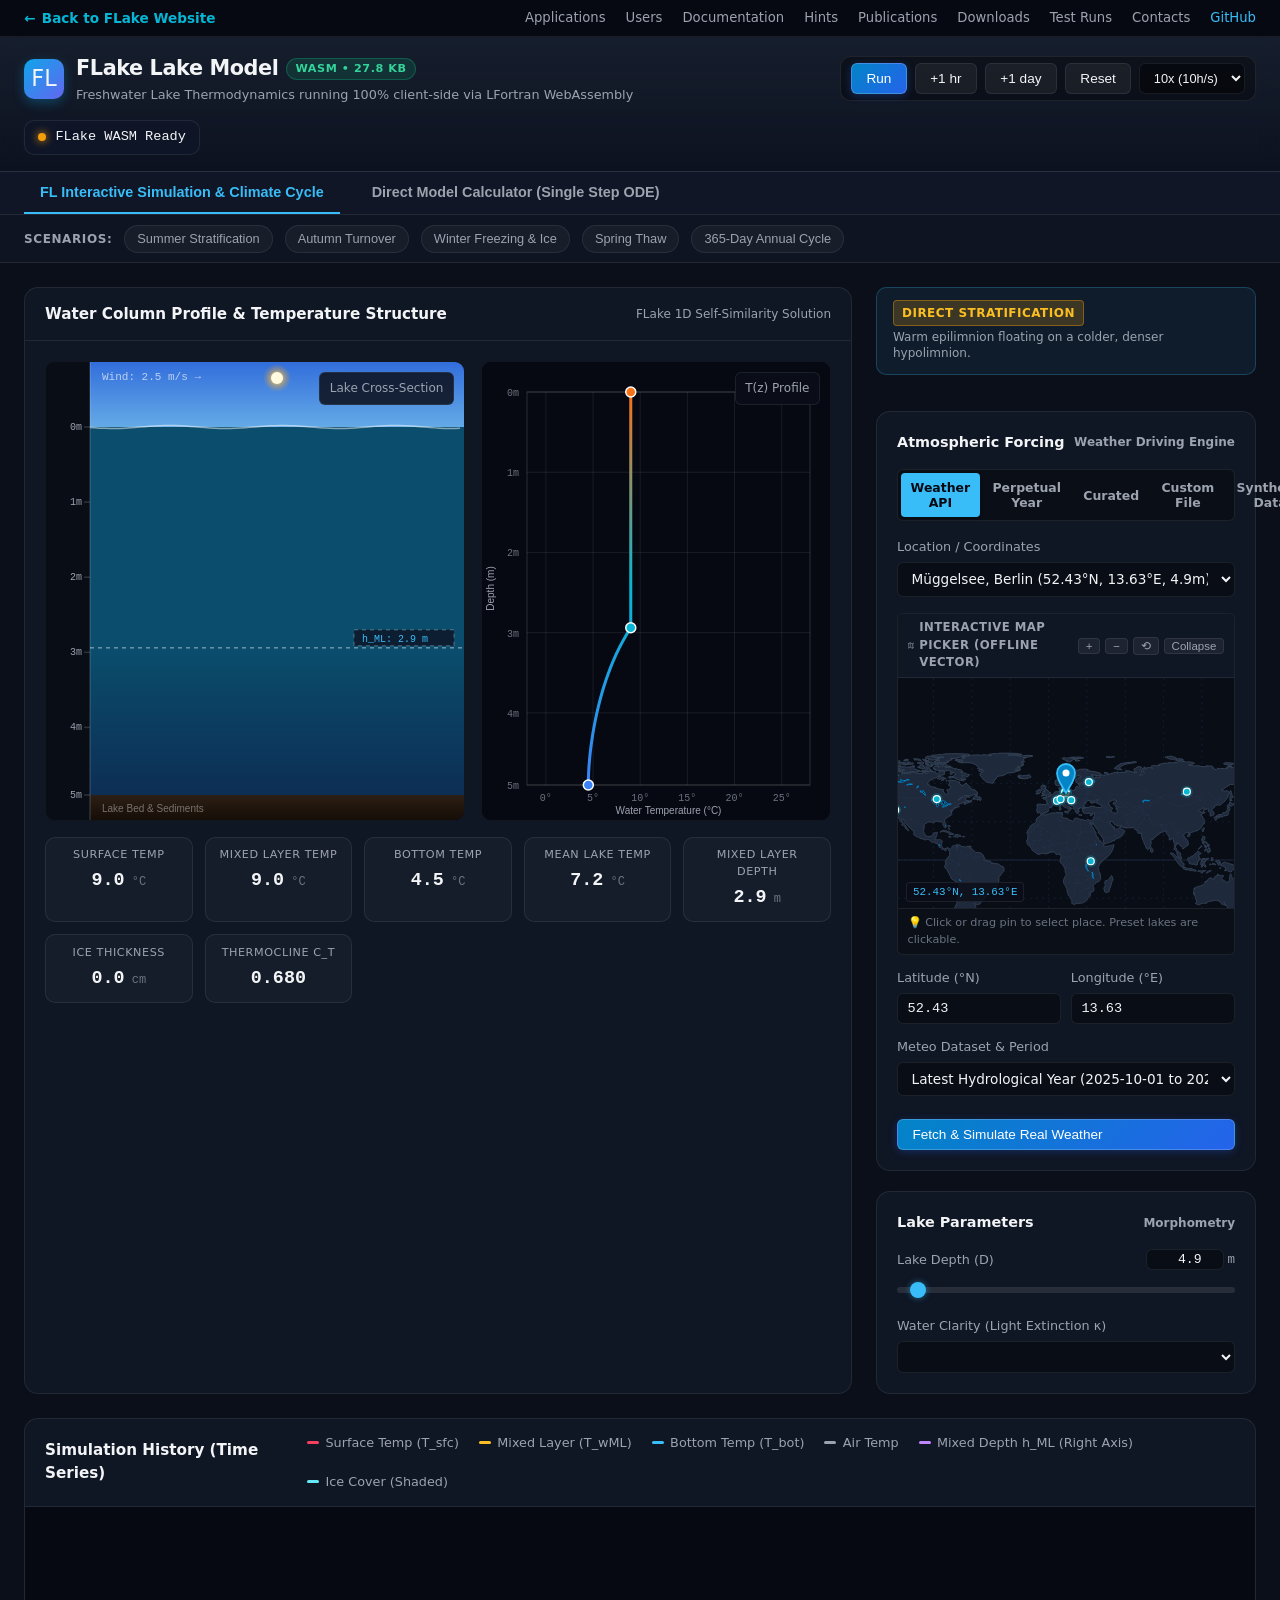
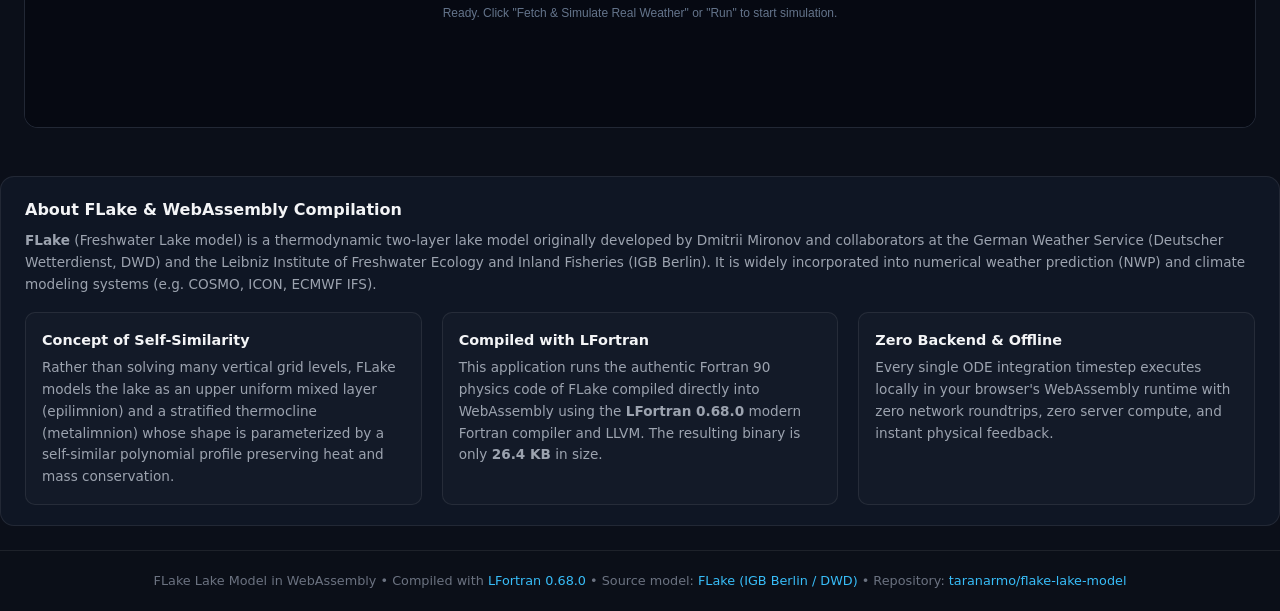
==== commit a33feb1c: "feat: implement perpetual year equilibrium simulation and historical CGI verification" ====
--- a/model/index.html
+++ b/model/index.html
@@ -195,6 +195,9 @@
               <button type="button" id="tab-forcing-api" class="forcing-tab active" title="Fetch live or historical ERA5 reanalysis weather data via Open-Meteo">
                 Weather API
               </button>
+              <button type="button" id="tab-forcing-perpetual" class="forcing-tab" title="Run Perpetual Year Equilibrium Simulation (IGB Berlin climatology / cyclic equilibrium)">
+                Perpetual Year
+              </button>
               <button type="button" id="tab-forcing-curated" class="forcing-tab" title="Load verified benchmark lake datasets (offline, published data)">
                 Curated
               </button>
@@ -296,6 +299,91 @@
               <!-- Status Feedback Banner -->
               <div id="api-status-box" class="api-status-box" style="display: none;">
                 <span id="api-status-text">Ready to fetch</span>
+              </div>
+            </div>
+
+            <!-- PANEL: Perpetual Year (IGB Berlin Climatology & Equilibrium) -->
+            <div id="panel-forcing-perpetual" style="display: none;">
+              <div class="control-group">
+                <div class="control-label-row">
+                  <span class="control-label">Perpetual Climatology Benchmark</span>
+                </div>
+                <select id="perpetual-lake-select" class="api-select">
+                  <option value="mueggelsee" selected>Lake Müggelsee / Stechlin (Germany, 52°N, 13°E)</option>
+                  <option value="sakhalin_reference">Sakhalin Reference Lake (CGI Validation, 49°N, 145°E)</option>
+                  <option value="ladoga">Lake Ladoga (Russia / Boreal, 60°N, 30°E)</option>
+                  <option value="superior">Lake Superior (USA / Canada, 48°N, -87°E)</option>
+                  <option value="geneva">Lake Geneva / Constance (Alps, 46°N, 6°E)</option>
+                  <option value="baikal">Lake Baikal (Siberia, 53°N, 107°E)</option>
+                  <option value="victoria">Lake Victoria (Equatorial Africa, -1°N, 33°E)</option>
+                  <option value="tahoe">Lake Tahoe (Sierra Nevada, 39°N, -120°E)</option>
+                  <option value="titicaca">Lake Titicaca (Andes, -16°N, -69°E)</option>
+                  <option value="chad">Lake Chad (Sahel, 12°N, 22°E)</option>
+                  <option value="arctic_tundra">Pechora Tundra Lake (Arctic, 68°N, 52°E)</option>
+                  <option value="mediterranean">North African Lake (Mediterranean, 34°N, -6°E)</option>
+                </select>
+              </div>
+
+              <!-- Perpetual Info Card -->
+              <div id="perpetual-lake-card" class="lake-info-card">
+                <div class="lake-info-title">
+                  <span id="perpetual-name">Lake Müggelsee / Stechlin</span>
+                  <span id="perpetual-regime-pill" style="font-size: 0.7rem; background: #0284c7; color: #fff; padding: 2px 6px; border-radius: 4px;">Dimictic</span>
+                </div>
+                <div class="lake-meta-chips">
+                  <span class="lake-chip">Depth: <b id="perpetual-depth">7.5 m</b></span>
+                  <span class="lake-chip">Fetch: <b id="perpetual-fetch">2000 m</b></span>
+                  <span class="lake-chip">κ: <b id="perpetual-clarity">1.0 m⁻¹</b></span>
+                  <span class="lake-chip">Lat: <b id="perpetual-lat">52.0°N</b></span>
+                </div>
+                <div id="perpetual-desc" class="lake-desc-text">
+                  Temperate polymictic/dimictic lake in Brandenburg, Germany. Historical FLake calibration and validation benchmark.
+                </div>
+                <div class="lake-source-tag" style="display: flex; justify-content: space-between;">
+                  <span>Source: IGB Berlin Global Reanalysis (2,920 steps, 3h)</span>
+                  <span id="perpetual-tair-mean">T_air: 11.6 °C</span>
+                </div>
+              </div>
+
+              <!-- Equilibrium Settings -->
+              <div class="api-input-grid" style="margin-top: 0.6rem;">
+                <div>
+                  <div class="control-label-row">
+                    <span class="control-label">Max Cycles</span>
+                  </div>
+                  <input type="number" id="perpetual-max-cycles" class="api-input" min="1" max="10" step="1" value="5">
+                </div>
+                <div>
+                  <div class="control-label-row">
+                    <span class="control-label">Convergence Tol (°C)</span>
+                  </div>
+                  <input type="number" id="perpetual-tol" class="api-input" min="0.001" max="0.5" step="0.01" value="0.05">
+                </div>
+              </div>
+
+              <!-- Convergence Results Badge & Metrics -->
+              <div id="perpetual-convergence-box" class="lake-info-card" style="display: none; margin-top: 0.75rem; border-left: 3px solid #10b981; background: var(--bg-surface);">
+                <div style="display: flex; justify-content: space-between; align-items: center; margin-bottom: 4px;">
+                  <span style="font-weight: 600; font-size: 0.8rem; color: #10b981;">✓ Thermal Equilibrium Converged</span>
+                  <span id="perpetual-cycles-badge" style="font-size: 0.7rem; background: rgba(16, 185, 129, 0.2); color: #10b981; padding: 2px 6px; border-radius: 4px; font-weight: 600;">2 Cycles</span>
+                </div>
+                <div style="font-size: 0.75rem; color: var(--text-muted); line-height: 1.4;">
+                  <span id="perpetual-convergence-text">Convergence reached with &Delta;T &lt; 0.05 °C.</span>
+                </div>
+                <div style="display: flex; flex-wrap: wrap; gap: 6px; margin-top: 6px; font-size: 0.72rem;">
+                  <span class="lake-chip">Regime: <b id="perpetual-diag-regime">Dimictic</b></span>
+                  <span class="lake-chip">Ice: <b id="perpetual-diag-ice">64 d</b> (<b id="perpetual-diag-hice">29.6 cm</b>)</span>
+                  <span class="lake-chip">Stratified: <b id="perpetual-diag-strat">208 d</b></span>
+                  <span class="lake-chip">T_bot mean: <b id="perpetual-diag-tbot">6.1 °C</b></span>
+                </div>
+              </div>
+
+              <button type="button" id="btn-run-perpetual" class="btn btn-primary" style="width: 100%; margin-top: 0.75rem;">
+                Compute Cyclic Equilibrium
+              </button>
+
+              <div id="perpetual-status-box" class="api-status-box" style="display: none;">
+                <span id="perpetual-status-text">Ready</span>
               </div>
             </div>
 
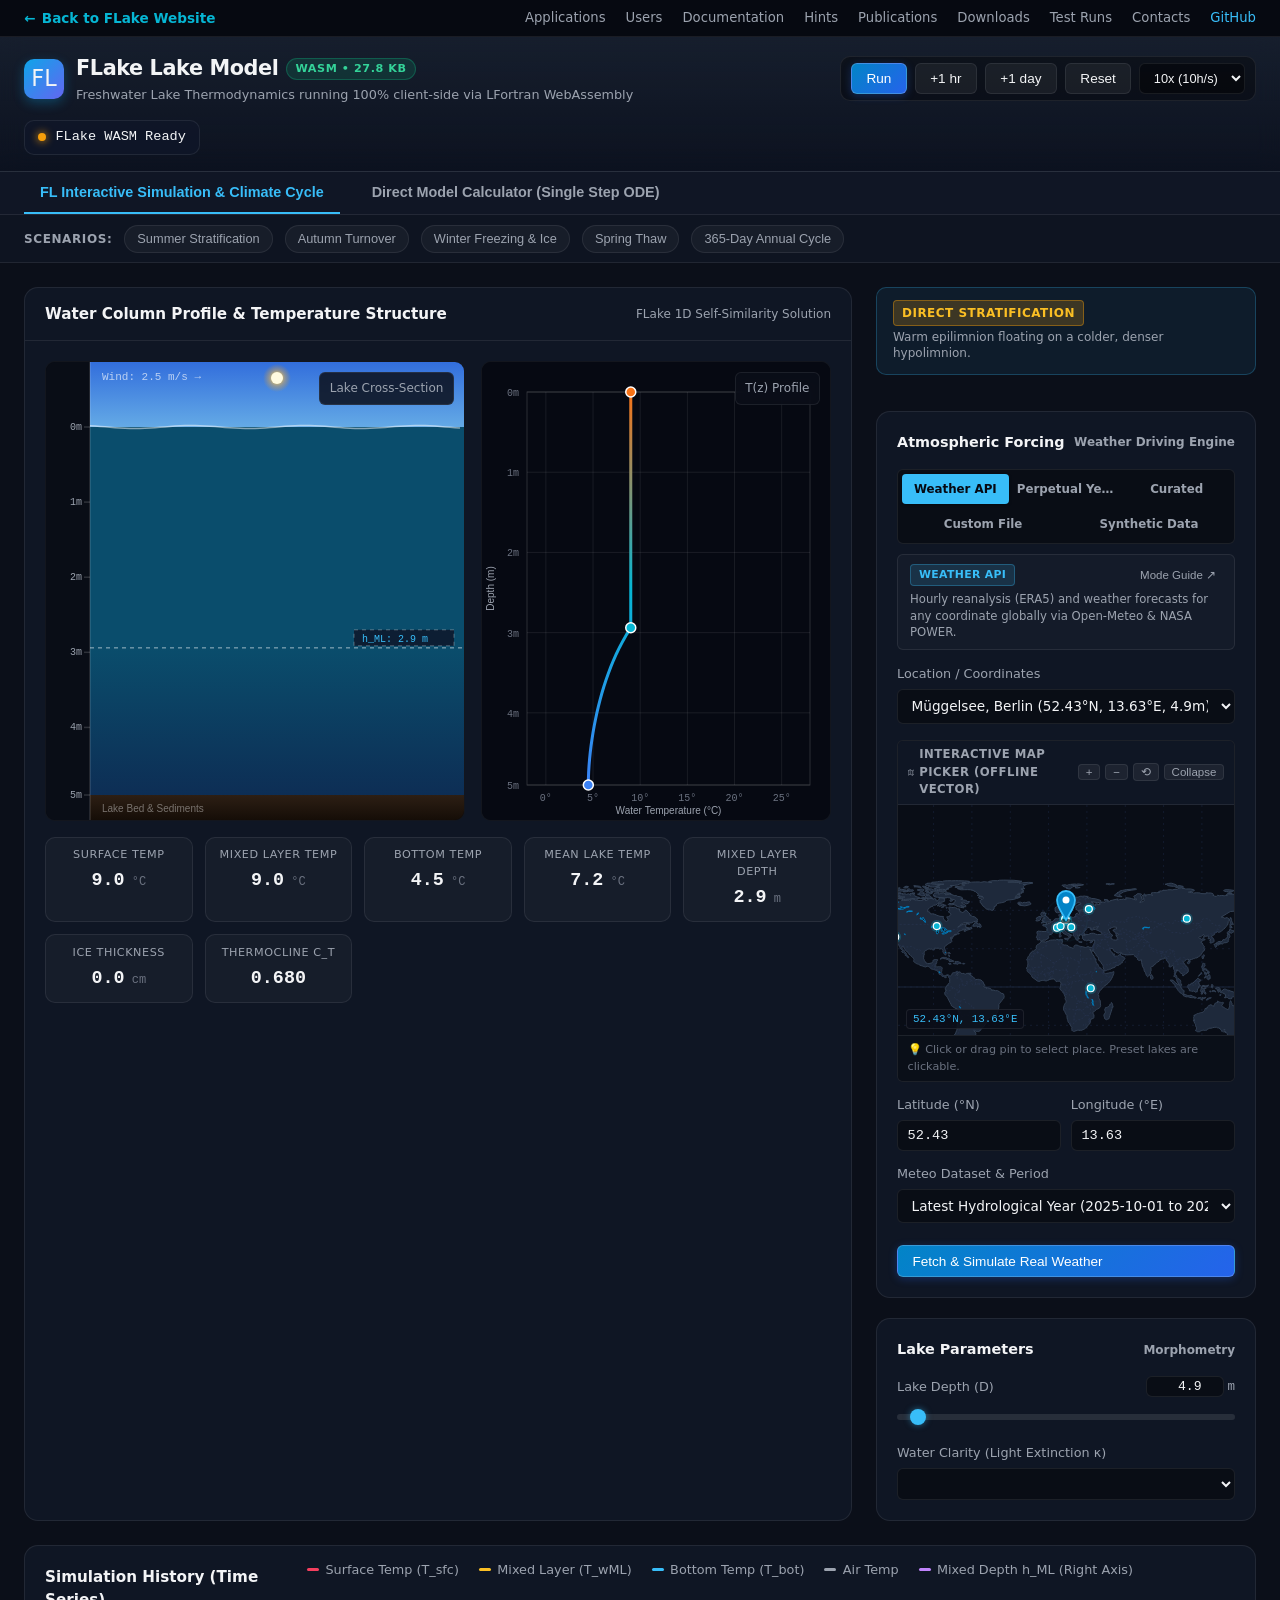
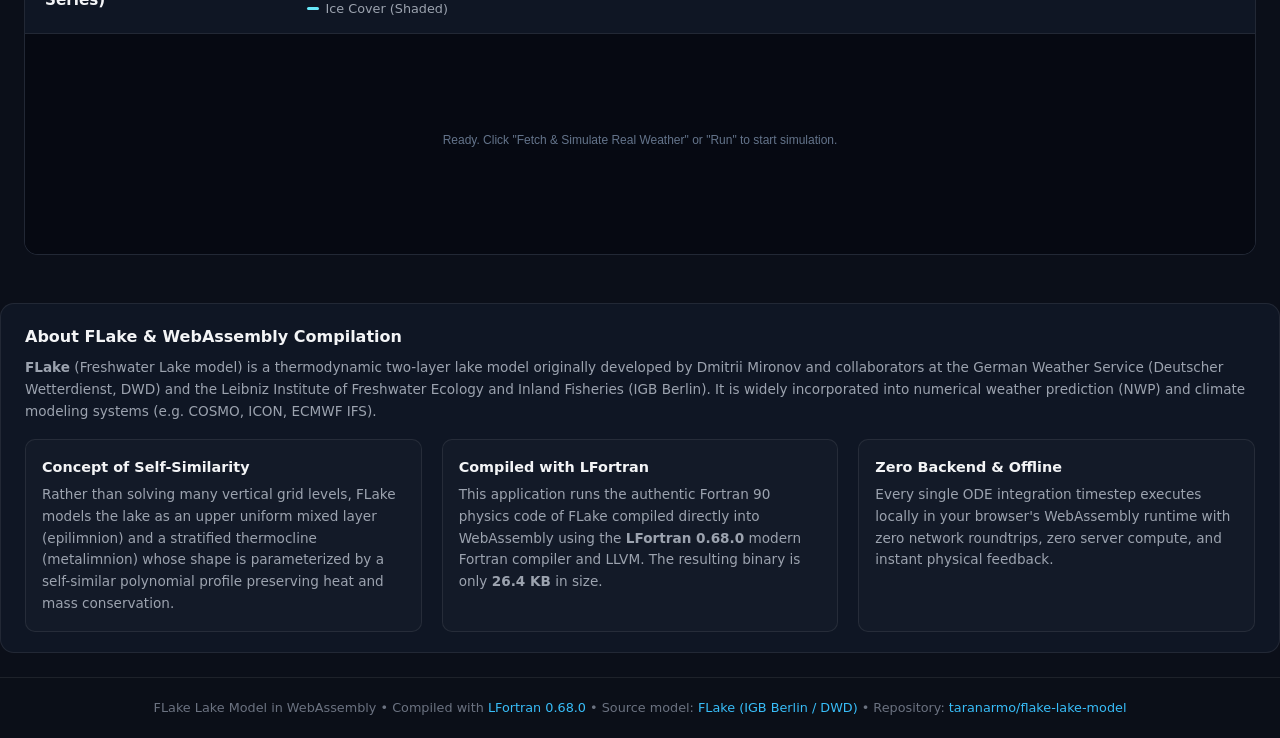
==== commit 17eb252b: "feat(ui): redesign forcing mode selector with responsive grid, context banner, and guide modal" ====
--- a/model/index.html
+++ b/model/index.html
@@ -209,6 +209,21 @@
               </button>
             </div>
 
+            <!-- Mode Context Summary Banner -->
+            <div class="mode-context-banner" id="mode-context-banner">
+              <div class="mode-context-header">
+                <span class="mode-context-badge" id="mode-context-badge">
+                  <span class="mode-pill pill-api" id="mode-pill-badge">Weather API</span>
+                </span>
+                <button type="button" class="mode-guide-link" id="btn-open-mode-modal" title="Detailed comparison of atmospheric forcing modes">
+                  Mode Guide ↗
+                </button>
+              </div>
+              <div class="mode-context-desc" id="mode-context-desc">
+                Hourly reanalysis (ERA5) and weather forecasts for any coordinate globally via Open-Meteo & NASA POWER.
+              </div>
+            </div>
+
             <!-- PANEL A: Open-Meteo API (Default) -->
             <div id="panel-forcing-api">
               <!-- Location Presets / Custom -->
@@ -844,6 +859,90 @@
     </p>
   </footer>
 
+  <!-- Atmospheric Forcing Modes Guide Modal -->
+  <div id="forcing-mode-modal" class="modal-overlay" style="display: none;" role="dialog" aria-modal="true" aria-labelledby="modal-forcing-title">
+    <div class="modal-card">
+      <div class="modal-header">
+        <div>
+          <h3 id="modal-forcing-title" style="margin: 0; font-size: 1.15rem; color: var(--text-main);">Atmospheric Forcing Modes</h3>
+          <p style="margin: 0.2rem 0 0; font-size: 0.8rem; color: var(--text-muted);">Compare meteorological driving engines for FLake simulations</p>
+        </div>
+        <button type="button" id="btn-close-mode-modal" class="modal-close-btn" aria-label="Close dialog">✕</button>
+      </div>
+      <div class="modal-body">
+        <div class="modal-mode-grid">
+          <!-- Weather API -->
+          <div class="modal-mode-card">
+            <div class="modal-mode-title">
+              <span class="mode-pill pill-api">Weather API</span>
+              <strong>Real-World Reanalysis & Forecasts</strong>
+            </div>
+            <p>Fetches real hourly atmospheric time series for any latitude and longitude on Earth via Open-Meteo ERA5, NASA POWER, or offline analytical climatology.</p>
+            <div class="modal-mode-meta">
+              <span><b>Data Source:</b> Hourly ERA5 / DWD / ECMWF API</span>
+              <span><b>Best For:</b> Real-lake historical validation & short-term forecasting</span>
+            </div>
+          </div>
+
+          <!-- Perpetual Year -->
+          <div class="modal-mode-card">
+            <div class="modal-mode-title">
+              <span class="mode-pill pill-perpetual">Perpetual Year</span>
+              <strong>Cyclic Thermal Equilibrium</strong>
+            </div>
+            <p>Iterates a 1-year 3-hourly atmospheric cycle repeatedly until the water column converges to exact thermal equilibrium (|&Delta;T| &le; 0.05°C), classifying the natural limnological mixing regime (Dimictic, Monomictic, Polymictic).</p>
+            <div class="modal-mode-meta">
+              <span><b>Data Source:</b> GDAS1 / ERA5 representative annual climatologies</span>
+              <span><b>Best For:</b> Steady-state regime classification, mean ice duration, seasonal thermocline stability</span>
+            </div>
+          </div>
+
+          <!-- Curated Lakes -->
+          <div class="modal-mode-card">
+            <div class="modal-mode-title">
+              <span class="mode-pill pill-curated">Curated</span>
+              <strong>Benchmark Lake Observational Records</strong>
+            </div>
+            <p>Peer-reviewed observational meteorological datasets for iconic lakes (Müggelsee, Heiligensee, Stechlin, Geneva, Ladoga, Superior, etc.) with verified depth and clarity values.</p>
+            <div class="modal-mode-meta">
+              <span><b>Data Source:</b> Published scientific calibration records</span>
+              <span><b>Best For:</b> Academic verification, reproducing published FLake benchmarks</span>
+            </div>
+          </div>
+
+          <!-- Custom File -->
+          <div class="modal-mode-card">
+            <div class="modal-mode-title">
+              <span class="mode-pill pill-custom">Custom File</span>
+              <strong>User Meteorological Datasets (.dat / .csv)</strong>
+            </div>
+            <p>Upload your own local meteorological file via drag-and-drop. Automatically parses columns for solar radiation, air temperature, humidity, wind speed, and cloudiness.</p>
+            <div class="modal-mode-meta">
+              <span><b>Data Source:</b> Custom local tab-delimited or CSV data</span>
+              <span><b>Best For:</b> Running FLake on your own meteorological station measurements</span>
+            </div>
+          </div>
+
+          <!-- Synthetic Data -->
+          <div class="modal-mode-card">
+            <div class="modal-mode-title">
+              <span class="mode-pill pill-manual">Synthetic Data</span>
+              <strong>Idealized Diurnal & Manual Sliders</strong>
+            </div>
+            <p>Generate analytical sine-wave diurnal temperature cycles with interactive sliders for air temperature, solar flux, wind speed, and snowfall.</p>
+            <div class="modal-mode-meta">
+              <span><b>Data Source:</b> Idealized mathematical oscillations</span>
+              <span><b>Best For:</b> Physics demonstrations, sensitivity testing, student lab experiments</span>
+            </div>
+          </div>
+        </div>
+      </div>
+      <div class="modal-footer">
+        <button type="button" id="btn-modal-dismiss" class="btn btn-secondary">Got it</button>
+      </div>
+    </div>
+  </div>
+
   <!-- Offline World Vector Geography -->
   <script src="world-geo.js"></script>
 
--- a/model/style.css
+++ b/model/style.css
@@ -535,39 +535,251 @@
 
 /* Forcing Mode Tabs & Weather API Controls */
 .forcing-tabs {
-  display: flex;
-  background: rgba(0, 0, 0, 0.35);
-  border: 1px solid var(--border-color);
-  border-radius: var(--radius-sm);
-  padding: 3px;
-  gap: 3px;
-  margin-bottom: 1rem;
+  display: grid;
+  grid-template-columns: repeat(6, 1fr);
+  background: rgba(0, 0, 0, 0.4);
+  border: 1px solid var(--border-color);
+  border-radius: var(--radius-sm);
+  padding: 4px;
+  gap: 4px;
+  margin-bottom: 0.65rem;
 }
 
 .forcing-tab {
-  flex: 1;
+  grid-column: span 2;
   background: transparent;
-  border: none;
+  border: 1px solid transparent;
   color: var(--text-muted);
   font-family: inherit;
-  font-size: 0.78rem;
+  font-size: 0.74rem;
   font-weight: 600;
-  padding: 0.45rem 0.6rem;
+  padding: 0.45rem 0.2rem;
   border-radius: 4px;
   cursor: pointer;
   transition: all 0.15s ease;
   text-align: center;
+  white-space: nowrap;
+  overflow: hidden;
+  text-overflow: ellipsis;
 }
 
 .forcing-tab:hover {
   color: var(--text-main);
-  background: rgba(255, 255, 255, 0.05);
+  background: rgba(255, 255, 255, 0.06);
 }
 
 .forcing-tab.active {
   background: var(--accent-blue);
   color: #060912;
+  font-weight: 700;
   box-shadow: 0 1px 3px rgba(0, 0, 0, 0.4);
+}
+
+/* Second row: Custom File & Synthetic Data */
+.forcing-tab:nth-child(4),
+.forcing-tab:nth-child(5) {
+  grid-column: span 3;
+}
+
+/* Contextual Mode Info Banner */
+.mode-context-banner {
+  background: rgba(255, 255, 255, 0.025);
+  border: 1px solid var(--border-color);
+  border-radius: var(--radius-sm);
+  padding: 0.55rem 0.75rem;
+  margin-bottom: 0.9rem;
+  display: flex;
+  flex-direction: column;
+  gap: 0.3rem;
+}
+
+.mode-context-header {
+  display: flex;
+  align-items: center;
+  justify-content: space-between;
+}
+
+.mode-context-badge {
+  display: inline-flex;
+  align-items: center;
+  gap: 0.35rem;
+  font-size: 0.75rem;
+  font-weight: 600;
+  color: var(--accent-blue);
+}
+
+.mode-guide-link {
+  background: transparent;
+  border: none;
+  color: var(--text-muted);
+  font-size: 0.72rem;
+  font-weight: 500;
+  cursor: pointer;
+  padding: 2px 6px;
+  border-radius: 3px;
+  transition: all 0.15s ease;
+  display: inline-flex;
+  align-items: center;
+  gap: 3px;
+}
+
+.mode-guide-link:hover {
+  color: var(--text-main);
+  background: rgba(255, 255, 255, 0.08);
+}
+
+.mode-context-desc {
+  font-size: 0.73rem;
+  line-height: 1.4;
+  color: var(--text-muted);
+}
+
+/* Modal Dialog Styles */
+.modal-overlay {
+  position: fixed;
+  inset: 0;
+  background: rgba(6, 9, 18, 0.75);
+  backdrop-filter: blur(4px);
+  z-index: 1000;
+  display: flex;
+  align-items: center;
+  justify-content: center;
+  padding: 1rem;
+}
+
+.modal-card {
+  background: #0f172a;
+  border: 1px solid rgba(255, 255, 255, 0.12);
+  border-radius: var(--radius-lg);
+  width: 100%;
+  max-width: 680px;
+  max-height: 90vh;
+  display: flex;
+  flex-direction: column;
+  box-shadow: 0 20px 40px rgba(0, 0, 0, 0.7);
+  animation: modalFadeIn 0.2s ease-out;
+}
+
+@keyframes modalFadeIn {
+  from { opacity: 0; transform: scale(0.96); }
+  to { opacity: 1; transform: scale(1); }
+}
+
+.modal-header {
+  padding: 1.25rem 1.5rem;
+  border-bottom: 1px solid var(--border-color);
+  display: flex;
+  align-items: flex-start;
+  justify-content: space-between;
+}
+
+.modal-close-btn {
+  background: transparent;
+  border: none;
+  color: var(--text-muted);
+  font-size: 1.1rem;
+  cursor: pointer;
+  padding: 4px 8px;
+  border-radius: 4px;
+  transition: color 0.15s ease;
+}
+
+.modal-close-btn:hover {
+  color: var(--text-main);
+  background: rgba(255, 255, 255, 0.08);
+}
+
+.modal-body {
+  padding: 1.25rem 1.5rem;
+  overflow-y: auto;
+  flex: 1;
+}
+
+.modal-mode-grid {
+  display: flex;
+  flex-direction: column;
+  gap: 0.85rem;
+}
+
+.modal-mode-card {
+  background: rgba(255, 255, 255, 0.03);
+  border: 1px solid var(--border-color);
+  border-radius: var(--radius-md);
+  padding: 0.85rem 1rem;
+}
+
+.modal-mode-title {
+  display: flex;
+  align-items: center;
+  gap: 0.6rem;
+  margin-bottom: 0.35rem;
+}
+
+.modal-mode-card p {
+  font-size: 0.8rem;
+  color: var(--text-muted);
+  line-height: 1.45;
+  margin-bottom: 0.45rem;
+}
+
+.modal-mode-meta {
+  display: flex;
+  flex-direction: column;
+  gap: 0.2rem;
+  font-size: 0.72rem;
+  color: var(--text-subtle);
+  border-top: 1px solid rgba(255, 255, 255, 0.04);
+  padding-top: 0.4rem;
+}
+
+.modal-mode-meta b {
+  color: var(--text-muted);
+}
+
+.mode-pill {
+  font-size: 0.68rem;
+  font-weight: 700;
+  padding: 2px 8px;
+  border-radius: 4px;
+  text-transform: uppercase;
+  letter-spacing: 0.03em;
+}
+
+.pill-api {
+  background: rgba(56, 189, 248, 0.15);
+  color: var(--accent-blue);
+  border: 1px solid rgba(56, 189, 248, 0.3);
+}
+
+.pill-perpetual {
+  background: rgba(16, 185, 129, 0.15);
+  color: var(--accent-emerald);
+  border: 1px solid rgba(16, 185, 129, 0.3);
+}
+
+.pill-curated {
+  background: rgba(168, 85, 247, 0.15);
+  color: var(--accent-purple);
+  border: 1px solid rgba(168, 85, 247, 0.3);
+}
+
+.pill-custom {
+  background: rgba(245, 158, 11, 0.15);
+  color: var(--accent-amber);
+  border: 1px solid rgba(245, 158, 11, 0.3);
+}
+
+.pill-manual {
+  background: rgba(244, 63, 94, 0.15);
+  color: var(--accent-rose);
+  border: 1px solid rgba(244, 63, 94, 0.3);
+}
+
+.modal-footer {
+  padding: 0.9rem 1.5rem;
+  border-top: 1px solid var(--border-color);
+  display: flex;
+  justify-content: flex-end;
 }
 
 .api-input-grid {
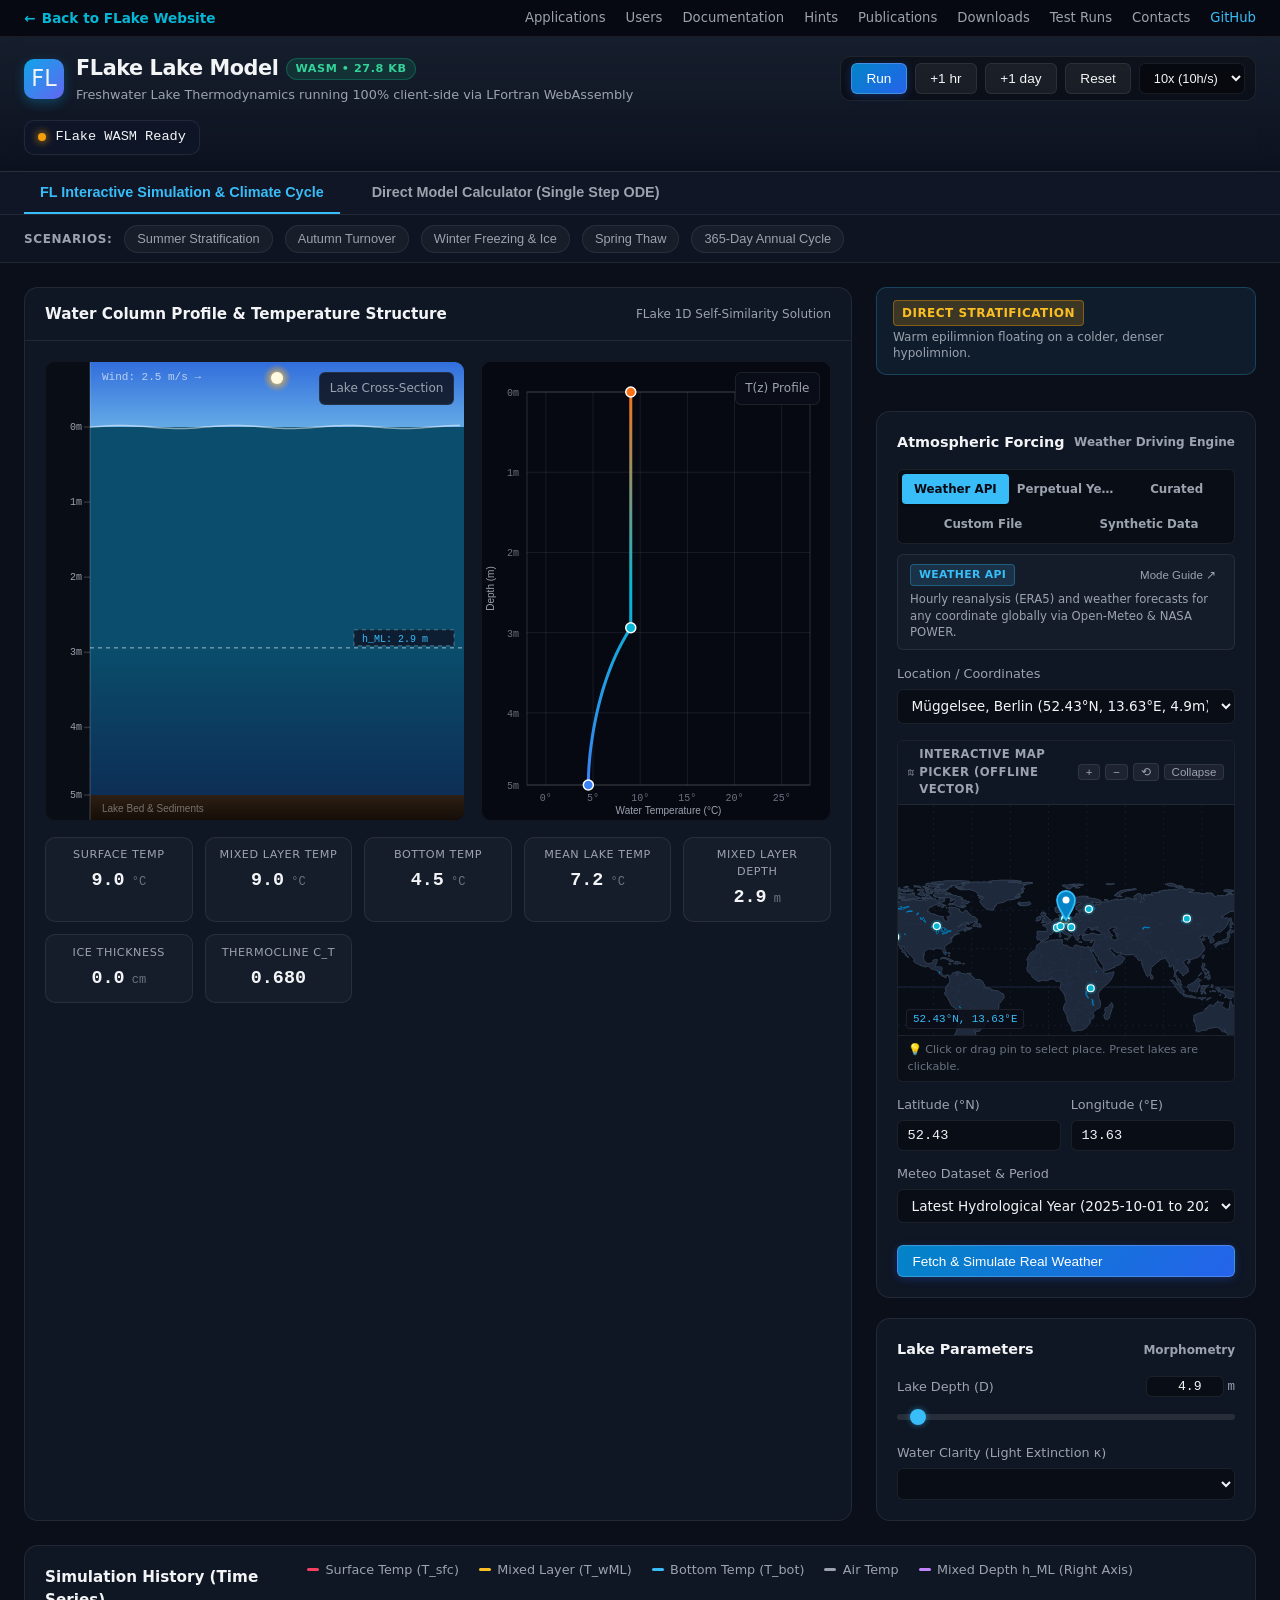
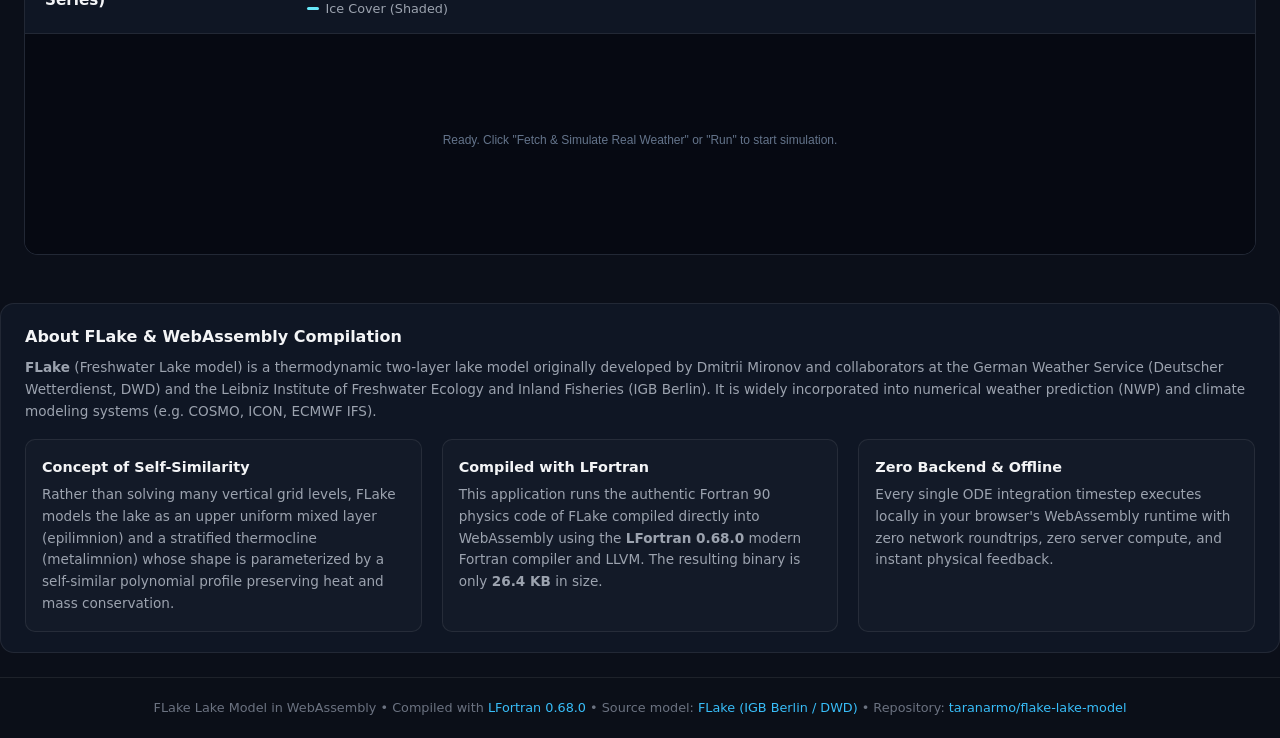
==== commit 91709855: "feat: add global planetary harmonic climatology for arbitrary coordinate perpetual simulations" ====
--- a/model/index.html
+++ b/model/index.html
@@ -325,6 +325,7 @@
                 </div>
                 <select id="perpetual-lake-select" class="api-select">
                   <option value="mueggelsee" selected>Lake Müggelsee / Stechlin (Germany, 52°N, 13°E)</option>
+                  <option value="custom_coords">🌍 Global Map Coordinates (Planetary Harmonic Climatology)...</option>
                   <option value="sakhalin_reference">Sakhalin Reference Lake (CGI Validation, 49°N, 145°E)</option>
                   <option value="ladoga">Lake Ladoga (Russia / Boreal, 60°N, 30°E)</option>
                   <option value="superior">Lake Superior (USA / Canada, 48°N, -87°E)</option>
@@ -337,6 +338,29 @@
                   <option value="arctic_tundra">Pechora Tundra Lake (Arctic, 68°N, 52°E)</option>
                   <option value="mediterranean">North African Lake (Mediterranean, 34°N, -6°E)</option>
                 </select>
+              </div>
+
+              <!-- Custom Global Coordinates & Map Container -->
+              <div id="perpetual-custom-coords-container" style="display: none; margin-bottom: 0.6rem;">
+                <div class="api-input-grid">
+                  <div>
+                    <div class="control-label-row">
+                      <span class="control-label">Latitude (°N)</span>
+                    </div>
+                    <input type="number" id="perpetual-lat-input" class="api-input" min="-90" max="90" step="0.01" value="52.43">
+                  </div>
+                  <div>
+                    <div class="control-label-row">
+                      <span class="control-label">Longitude (°E)</span>
+                    </div>
+                    <input type="number" id="perpetual-lon-input" class="api-input" min="-180" max="180" step="0.01" value="13.63">
+                  </div>
+                </div>
+                <div class="geo-picker-container" style="height: 180px; margin-top: 0.4rem; position: relative;">
+                  <canvas id="perpetual-geo-canvas" class="geo-picker-canvas"></canvas>
+                  <div id="perpetual-geo-coords" class="geo-map-coords">52.43°N, 13.63°E</div>
+                  <div id="perpetual-geo-tooltip" class="geo-map-tooltip" style="display: none;"></div>
+                </div>
               </div>
 
               <!-- Perpetual Info Card -->
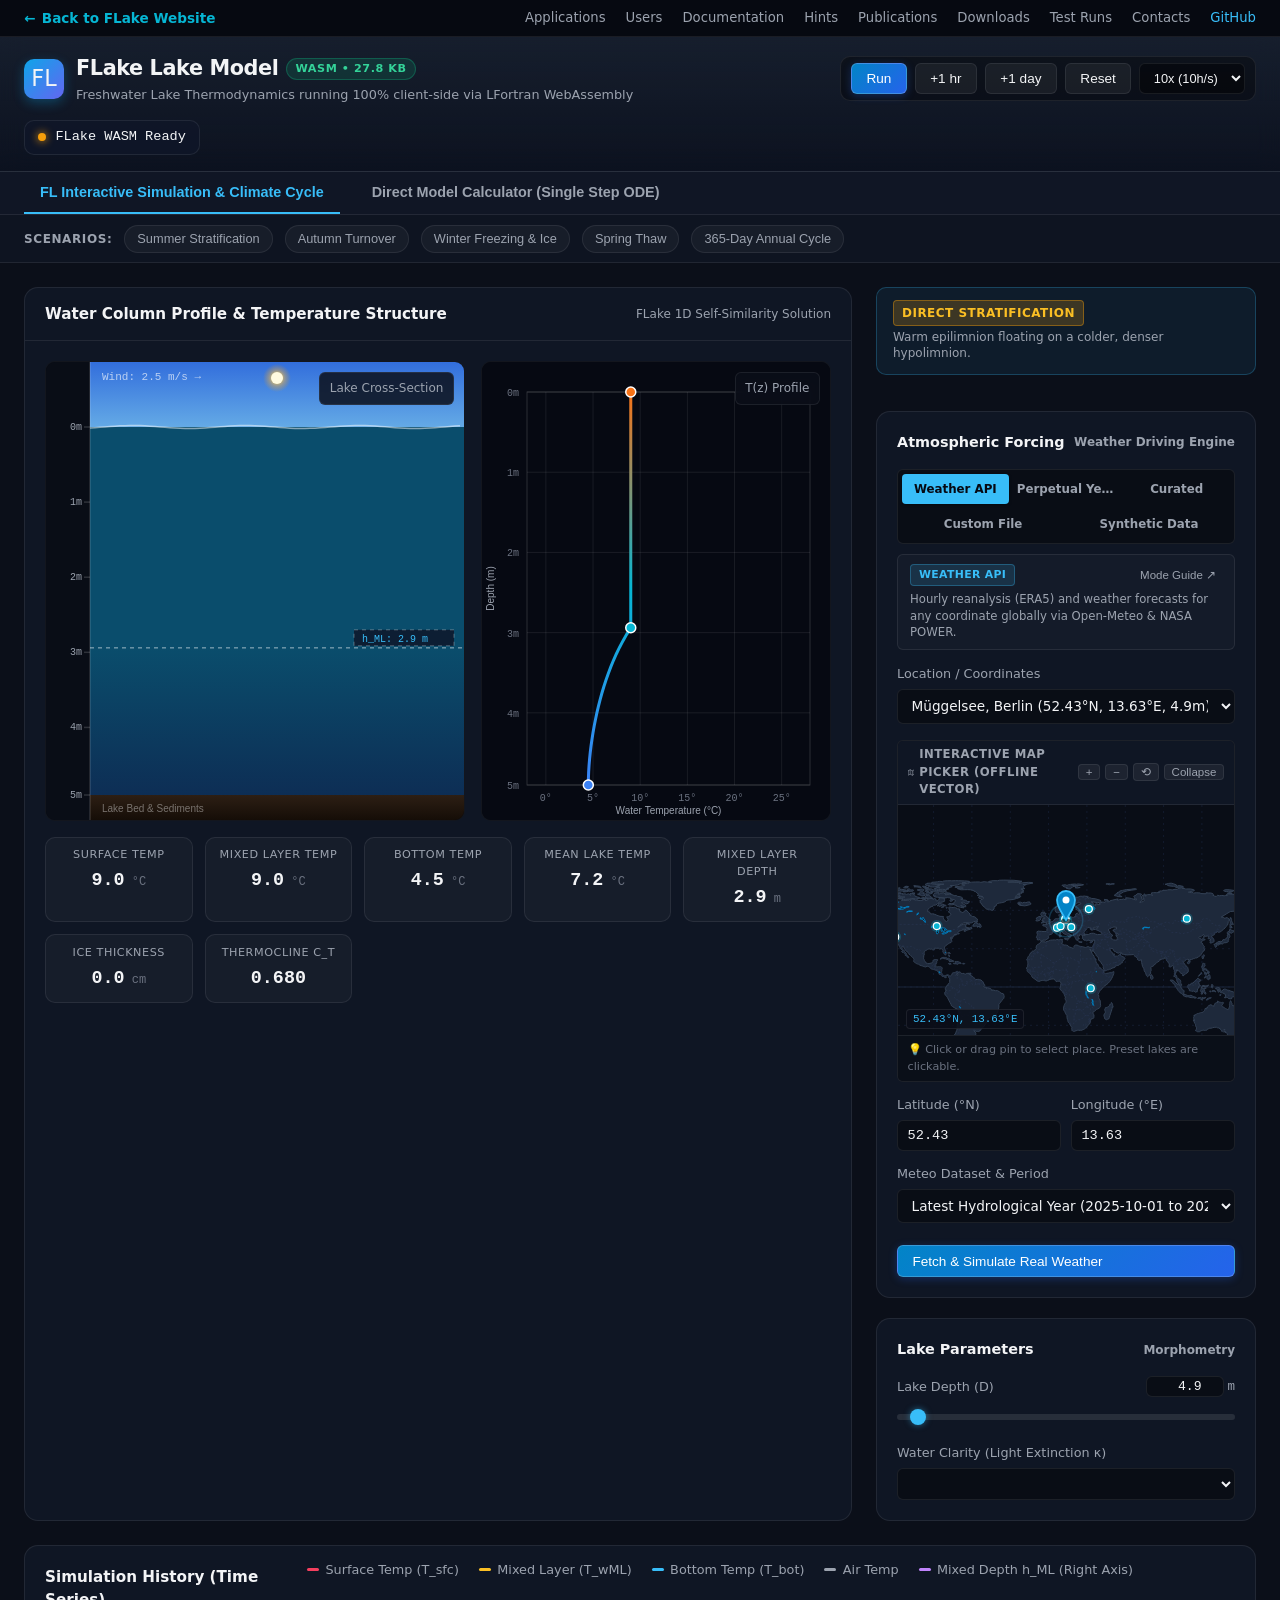
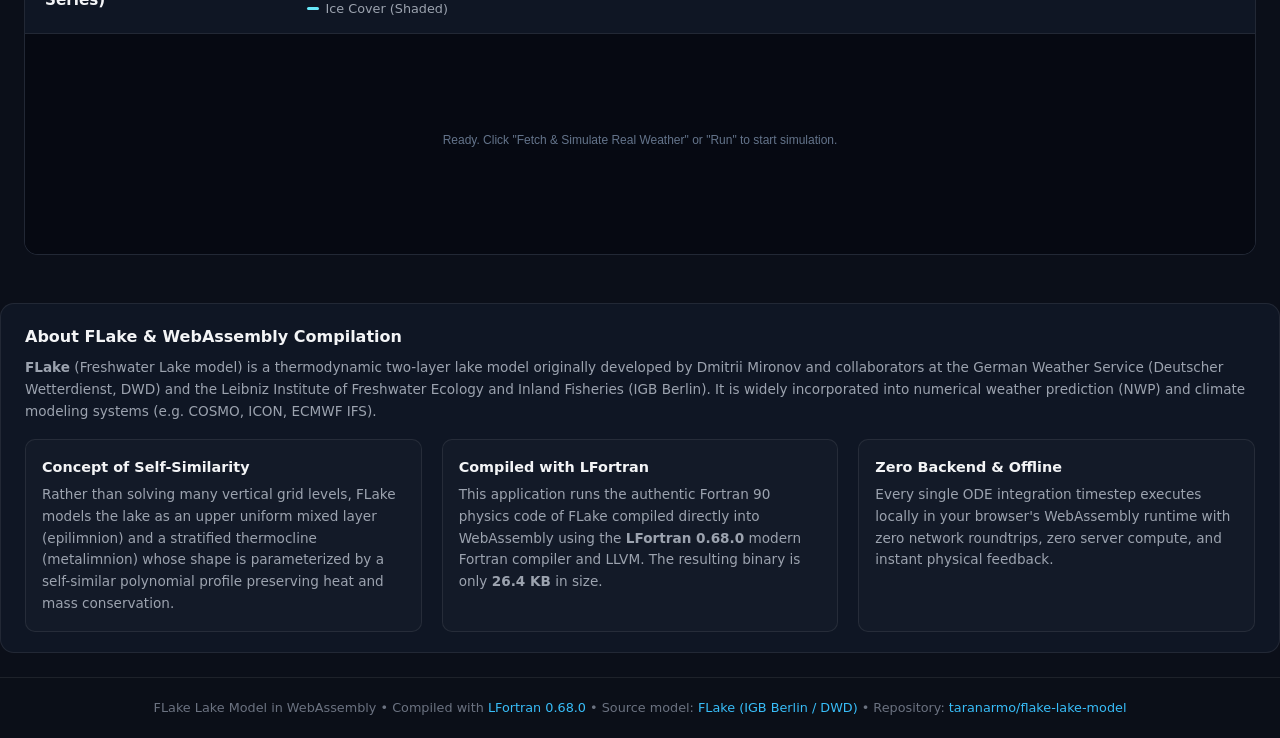
==== commit 2f43079f: "fix(perpetual): align annual runs to hydrological year, fix ice chart scaling and map picker - Histo" ====
--- a/model/index.html
+++ b/model/index.html
@@ -324,8 +324,8 @@
                   <span class="control-label">Perpetual Climatology Benchmark</span>
                 </div>
                 <select id="perpetual-lake-select" class="api-select">
-                  <option value="mueggelsee" selected>Lake Müggelsee / Stechlin (Germany, 52°N, 13°E)</option>
-                  <option value="custom_coords">🌍 Global Map Coordinates (Planetary Harmonic Climatology)...</option>
+                  <option value="custom_coords" selected>🌍 Global Map Coordinates (Planetary Harmonic Climatology)...</option>
+                  <option value="mueggelsee">Lake Müggelsee / Stechlin (Germany, 52°N, 13°E)</option>
                   <option value="sakhalin_reference">Sakhalin Reference Lake (CGI Validation, 49°N, 145°E)</option>
                   <option value="ladoga">Lake Ladoga (Russia / Boreal, 60°N, 30°E)</option>
                   <option value="superior">Lake Superior (USA / Canada, 48°N, -87°E)</option>
@@ -341,8 +341,8 @@
               </div>
 
               <!-- Custom Global Coordinates & Map Container -->
-              <div id="perpetual-custom-coords-container" style="display: none; margin-bottom: 0.6rem;">
-                <div class="api-input-grid">
+              <div id="perpetual-custom-coords-container" style="margin-bottom: 0.6rem;">
+                <div class="api-input-grid" style="grid-template-columns: 1fr 1fr 1fr;">
                   <div>
                     <div class="control-label-row">
                       <span class="control-label">Latitude (°N)</span>
@@ -354,6 +354,12 @@
                       <span class="control-label">Longitude (°E)</span>
                     </div>
                     <input type="number" id="perpetual-lon-input" class="api-input" min="-180" max="180" step="0.01" value="13.63">
+                  </div>
+                  <div>
+                    <div class="control-label-row">
+                      <span class="control-label">Elevation (m)</span>
+                    </div>
+                    <input type="number" id="perpetual-elevation-input" class="api-input" min="-500" max="9000" step="10" value="0" placeholder="0 m ASL">
                   </div>
                 </div>
                 <div class="geo-picker-container" style="height: 180px; margin-top: 0.4rem; position: relative;">
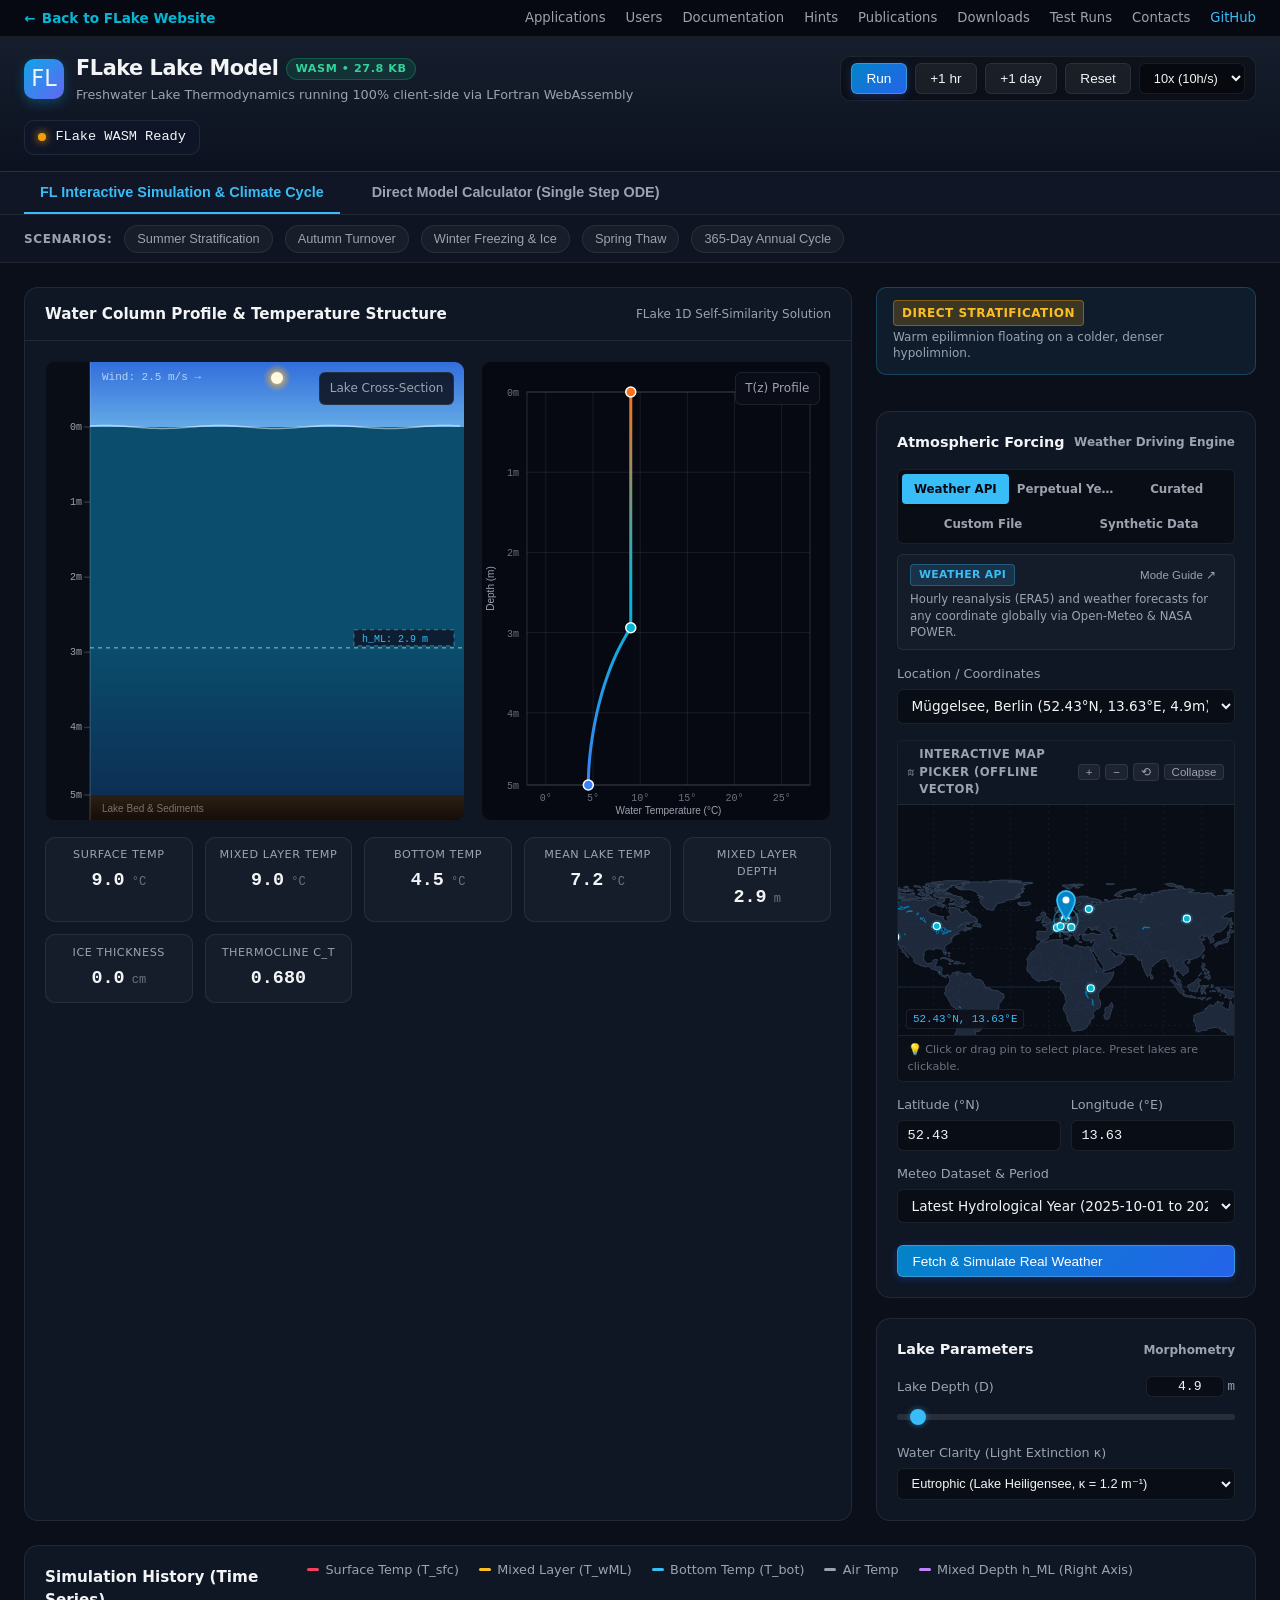
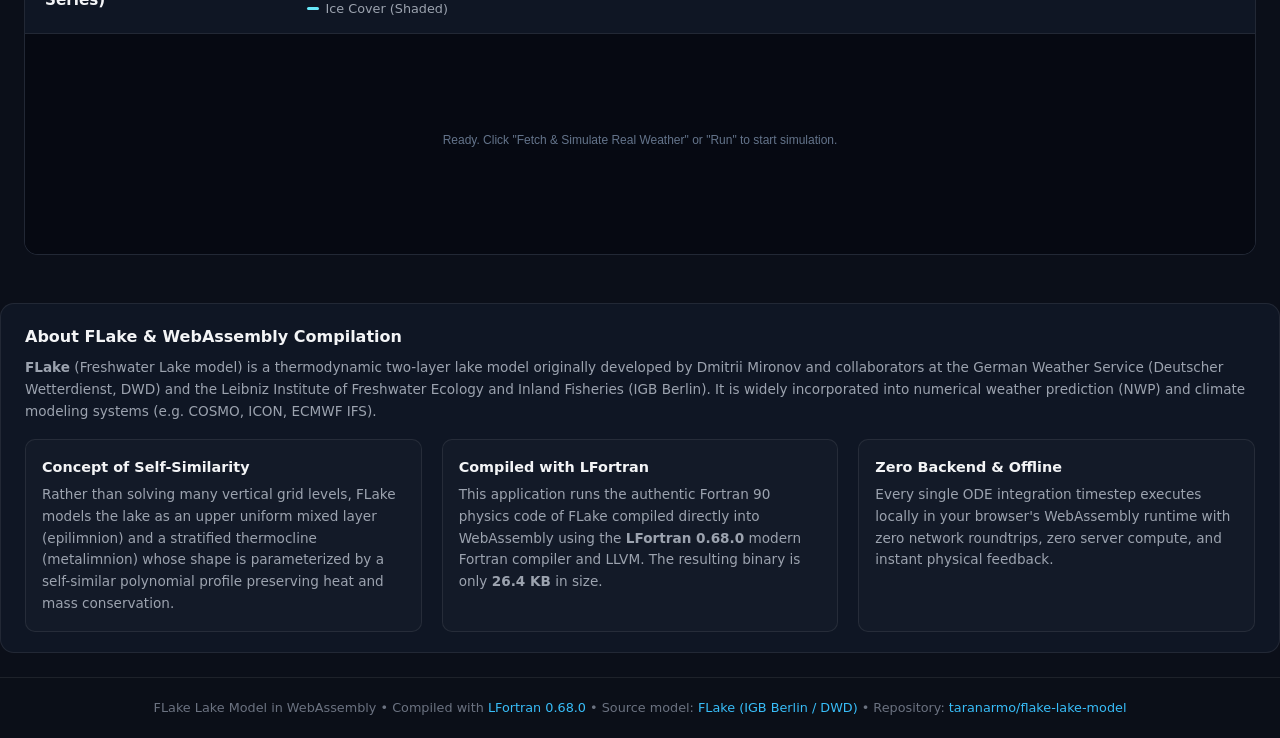
==== commit 1e929c2a: "fix(app): weather parsing, clarity presets, mode switching, wind overlay, and safety Fixes: - Pressu" ====
--- a/model/index.html
+++ b/model/index.html
@@ -630,9 +630,15 @@
                 <span class="control-label">Water Clarity (Light Extinction κ)</span>
               </div>
               <select id="select-clarity" class="speed-select" style="width: 100%;">
+                <option value="0.2">Ultra-Oligotrophic (Lake Superior, κ = 0.2 m⁻¹)</option>
+                <option value="0.3">Oligotrophic (Lake Stechlin, κ = 0.3 m⁻¹)</option>
                 <option value="0.5">High Clarity (Clear Lake, κ = 0.5 m⁻¹)</option>
-                <option value="1.0" selected>Moderate Clarity (Mesotrophic, κ = 1.0 m⁻¹)</option>
-                <option value="3.0">Turbid / Eutrophic (High Absorption, κ = 3.0 m⁻¹)</option>
+                <option value="0.7">Mesotrophic (Lake Müggelsee, κ = 0.7 m⁻¹)</option>
+                <option value="1.0" selected>Moderate Clarity (κ = 1.0 m⁻¹)</option>
+                <option value="1.2">Eutrophic (Lake Heiligensee, κ = 1.2 m⁻¹)</option>
+                <option value="1.5">Eutrophic Turbid (κ = 1.5 m⁻¹)</option>
+                <option value="1.8">Hypereutrophic (Lake Victoria, κ = 1.8 m⁻¹)</option>
+                <option value="3.0">Turbid / Humic (High Absorption, κ = 3.0 m⁻¹)</option>
               </select>
             </div>
           </div>
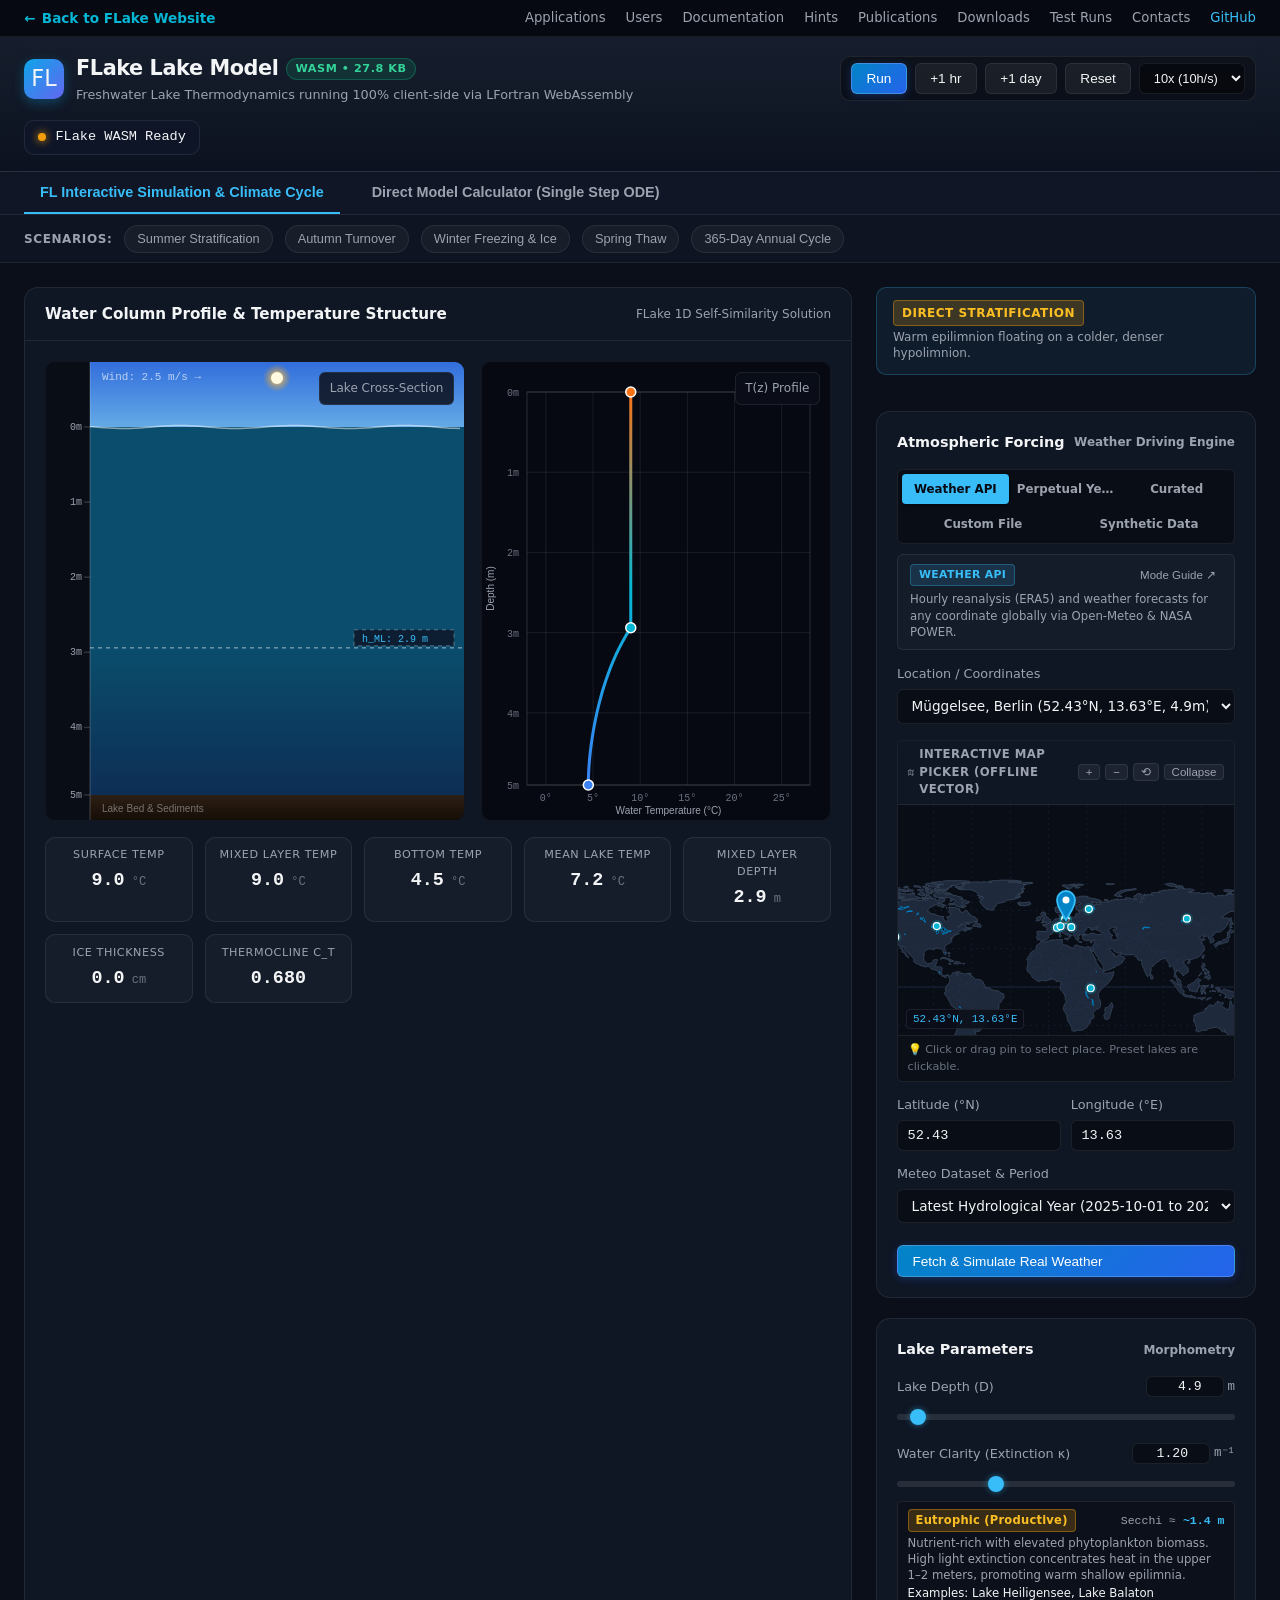
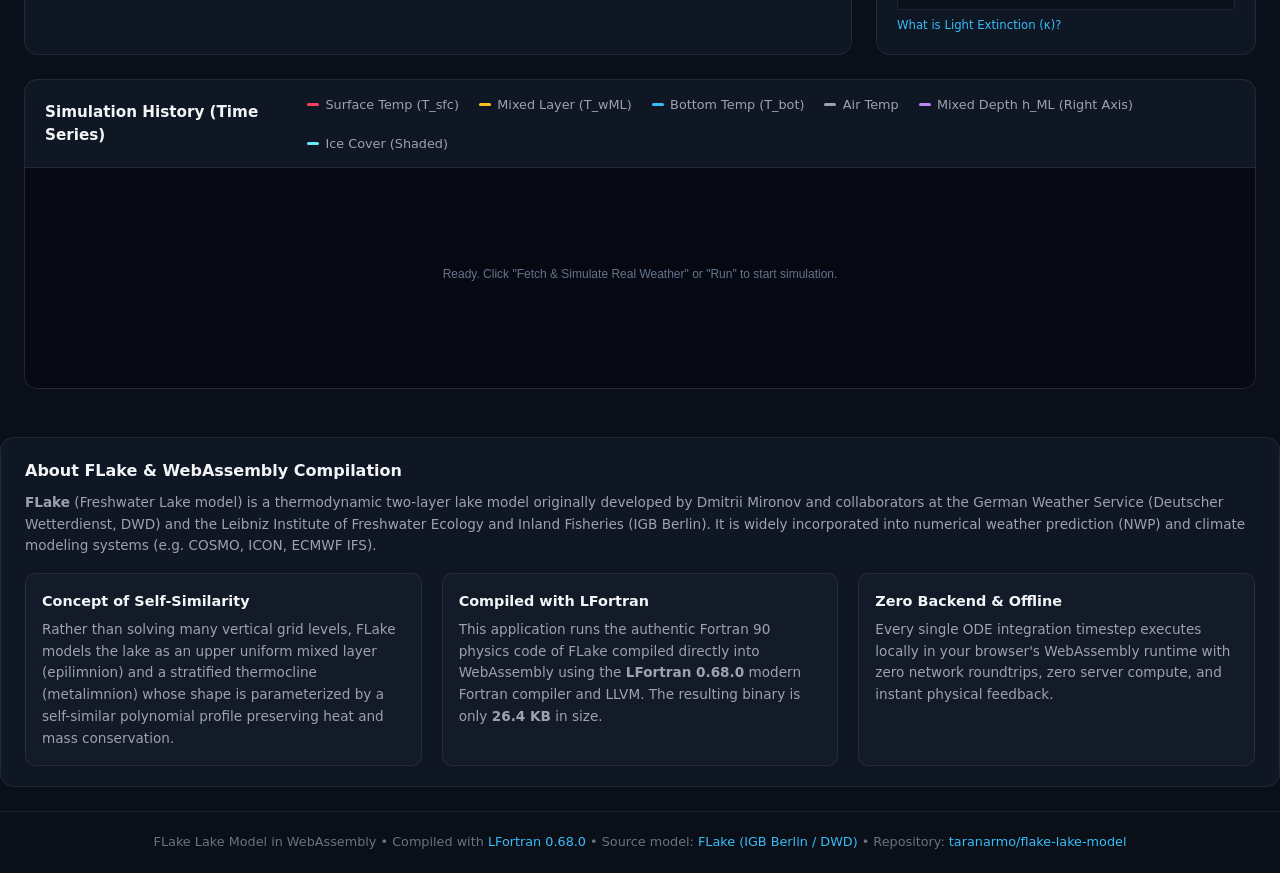
==== commit effd4a78: "feat(ui): replace water clarity dropdown with slider and limnological guidance" ====
--- a/model/index.html
+++ b/model/index.html
@@ -627,19 +627,42 @@
             <!-- Water Clarity / Optical Extinction -->
             <div class="control-group">
               <div class="control-label-row">
-                <span class="control-label">Water Clarity (Light Extinction κ)</span>
-              </div>
-              <select id="select-clarity" class="speed-select" style="width: 100%;">
-                <option value="0.2">Ultra-Oligotrophic (Lake Superior, κ = 0.2 m⁻¹)</option>
-                <option value="0.3">Oligotrophic (Lake Stechlin, κ = 0.3 m⁻¹)</option>
-                <option value="0.5">High Clarity (Clear Lake, κ = 0.5 m⁻¹)</option>
-                <option value="0.7">Mesotrophic (Lake Müggelsee, κ = 0.7 m⁻¹)</option>
-                <option value="1.0" selected>Moderate Clarity (κ = 1.0 m⁻¹)</option>
-                <option value="1.2">Eutrophic (Lake Heiligensee, κ = 1.2 m⁻¹)</option>
-                <option value="1.5">Eutrophic Turbid (κ = 1.5 m⁻¹)</option>
-                <option value="1.8">Hypereutrophic (Lake Victoria, κ = 1.8 m⁻¹)</option>
-                <option value="3.0">Turbid / Humic (High Absorption, κ = 3.0 m⁻¹)</option>
-              </select>
+                <span class="control-label">Water Clarity (Extinction &kappa;)</span>
+                <div style="display: flex; align-items: center; gap: 4px;">
+                  <input type="number" id="input-clarity" class="api-input" min="0.05" max="10.0" step="0.05" value="1.00" style="width: 78px; padding: 2px 6px; font-size: 0.82rem; text-align: right;" title="Enter custom extinction coefficient κ in m⁻¹">
+                  <span id="val-clarity" class="control-val-display" style="display: none;">1.00 m⁻¹</span>
+                  <span style="font-size: 0.78rem; color: var(--text-muted); font-family: var(--font-mono);">m⁻¹</span>
+                </div>
+              </div>
+              <input type="range" id="slider-clarity" class="slider-input" min="0.1" max="4.0" step="0.05" value="1.0" title="Slide to adjust water extinction coefficient κ">
+              
+              <!-- Dynamic Limnological Guidance Card -->
+              <div class="clarity-status-card" id="clarity-status-box" style="margin-top: 0.45rem; padding: 0.45rem 0.6rem; background: rgba(0, 0, 0, 0.25); border: 1px solid rgba(255, 255, 255, 0.08); border-radius: 4px; display: flex; flex-direction: column; gap: 0.25rem;">
+                <div style="display: flex; justify-content: space-between; align-items: center;">
+                  <span id="clarity-regime-badge" class="clarity-badge clarity-mesotrophic">Mesotrophic (Moderate)</span>
+                  <span style="font-size: 0.72rem; color: var(--text-muted); font-family: var(--font-mono);">Secchi &asymp; <b id="val-secchi" style="color: var(--accent-blue);">~1.7 m</b></span>
+                </div>
+                <div id="clarity-desc-text" style="font-size: 0.73rem; color: var(--text-muted); line-height: 1.35;">
+                  Intermediate productivity and moderate transparency; standard temperate lake conditions.
+                  <span style="display: block; margin-top: 2px; color: var(--text-main); font-weight: 500;">Examples: Lake Müggelsee, Lake Constance / Bodensee</span>
+                </div>
+              </div>
+
+              <!-- Collapsible Educational Info Box -->
+              <details class="clarity-info-details" style="margin-top: 0.45rem; font-size: 0.73rem; color: var(--text-muted);">
+                <summary style="cursor: pointer; color: var(--accent-blue); font-weight: 500; user-select: none;">
+                  <span>What is Light Extinction (&kappa;)?</span>
+                </summary>
+                <div style="margin-top: 0.35rem; padding: 0.45rem 0.55rem; background: rgba(255, 255, 255, 0.03); border: 1px solid rgba(255, 255, 255, 0.06); border-radius: 4px; line-height: 1.45;">
+                  <p style="margin: 0 0 0.35rem 0;">Governs shortwave solar radiation absorption via the Beer-Lambert law: <code>I(z) = I₀ &middot; exp(-&kappa;z)</code>.</p>
+                  <ul style="margin: 0; padding-left: 1.1rem; list-style-type: disc;">
+                    <li><b>Low &kappa; (&le; 0.3 m⁻¹):</b> Oligotrophic / deep clear lakes (e.g., Lake Superior &asymp; 0.2, Stechlin &asymp; 0.3). Solar heat penetrates deeply, delaying surface warming and deepening the thermocline.</li>
+                    <li><b>Moderate &kappa; (0.4 &ndash; 0.9 m⁻¹):</b> Mesotrophic lakes (e.g., Müggelsee &asymp; 0.7, Geneva &asymp; 0.4). Balanced heat trapping.</li>
+                    <li><b>High &kappa; (&ge; 1.0 m⁻¹):</b> Eutrophic / turbid waters (e.g., Heiligensee &asymp; 1.2, Balaton &asymp; 1.8). Heat is concentrated in top centimeters, creating warm shallow epilimnia.</li>
+                    <li><b>Rule of thumb:</b> Secchi depth <code>Z_SD &asymp; 1.7 / &kappa;</code>; Euphotic zone <code>Z_eu &asymp; 4.6 / &kappa;</code>.</li>
+                  </ul>
+                </div>
+              </details>
             </div>
           </div>
 
--- a/model/style.css
+++ b/model/style.css
@@ -1097,6 +1097,61 @@
   font-size: 0.75rem;
   color: var(--text-muted);
   line-height: 1.3;
+}
+
+/* Water Clarity / Optical Attenuation Badges */
+.clarity-badge {
+  font-size: 0.72rem;
+  font-weight: 700;
+  padding: 2px 7px;
+  border-radius: 4px;
+  display: inline-block;
+  letter-spacing: 0.02em;
+  white-space: nowrap;
+}
+
+.clarity-ultra-clear {
+  background: rgba(14, 165, 233, 0.2);
+  color: #38bdf8;
+  border: 1px solid rgba(56, 189, 248, 0.4);
+}
+
+.clarity-oligotrophic {
+  background: rgba(6, 182, 212, 0.2);
+  color: #22d3ee;
+  border: 1px solid rgba(34, 211, 238, 0.4);
+}
+
+.clarity-mesotrophic {
+  background: rgba(16, 185, 129, 0.2);
+  color: #34d399;
+  border: 1px solid rgba(16, 185, 129, 0.4);
+}
+
+.clarity-eutrophic {
+  background: rgba(245, 158, 11, 0.2);
+  color: #fbbf24;
+  border: 1px solid rgba(245, 158, 11, 0.4);
+}
+
+.clarity-turbid {
+  background: rgba(239, 68, 68, 0.2);
+  color: #f87171;
+  border: 1px solid rgba(239, 68, 68, 0.4);
+}
+
+.clarity-info-details summary {
+  cursor: pointer;
+  color: var(--accent-blue);
+  font-weight: 500;
+  user-select: none;
+  display: inline-flex;
+  align-items: center;
+  gap: 4px;
+}
+
+.clarity-info-details summary:hover {
+  text-decoration: underline;
 }
 
 /* Bottom History Chart */
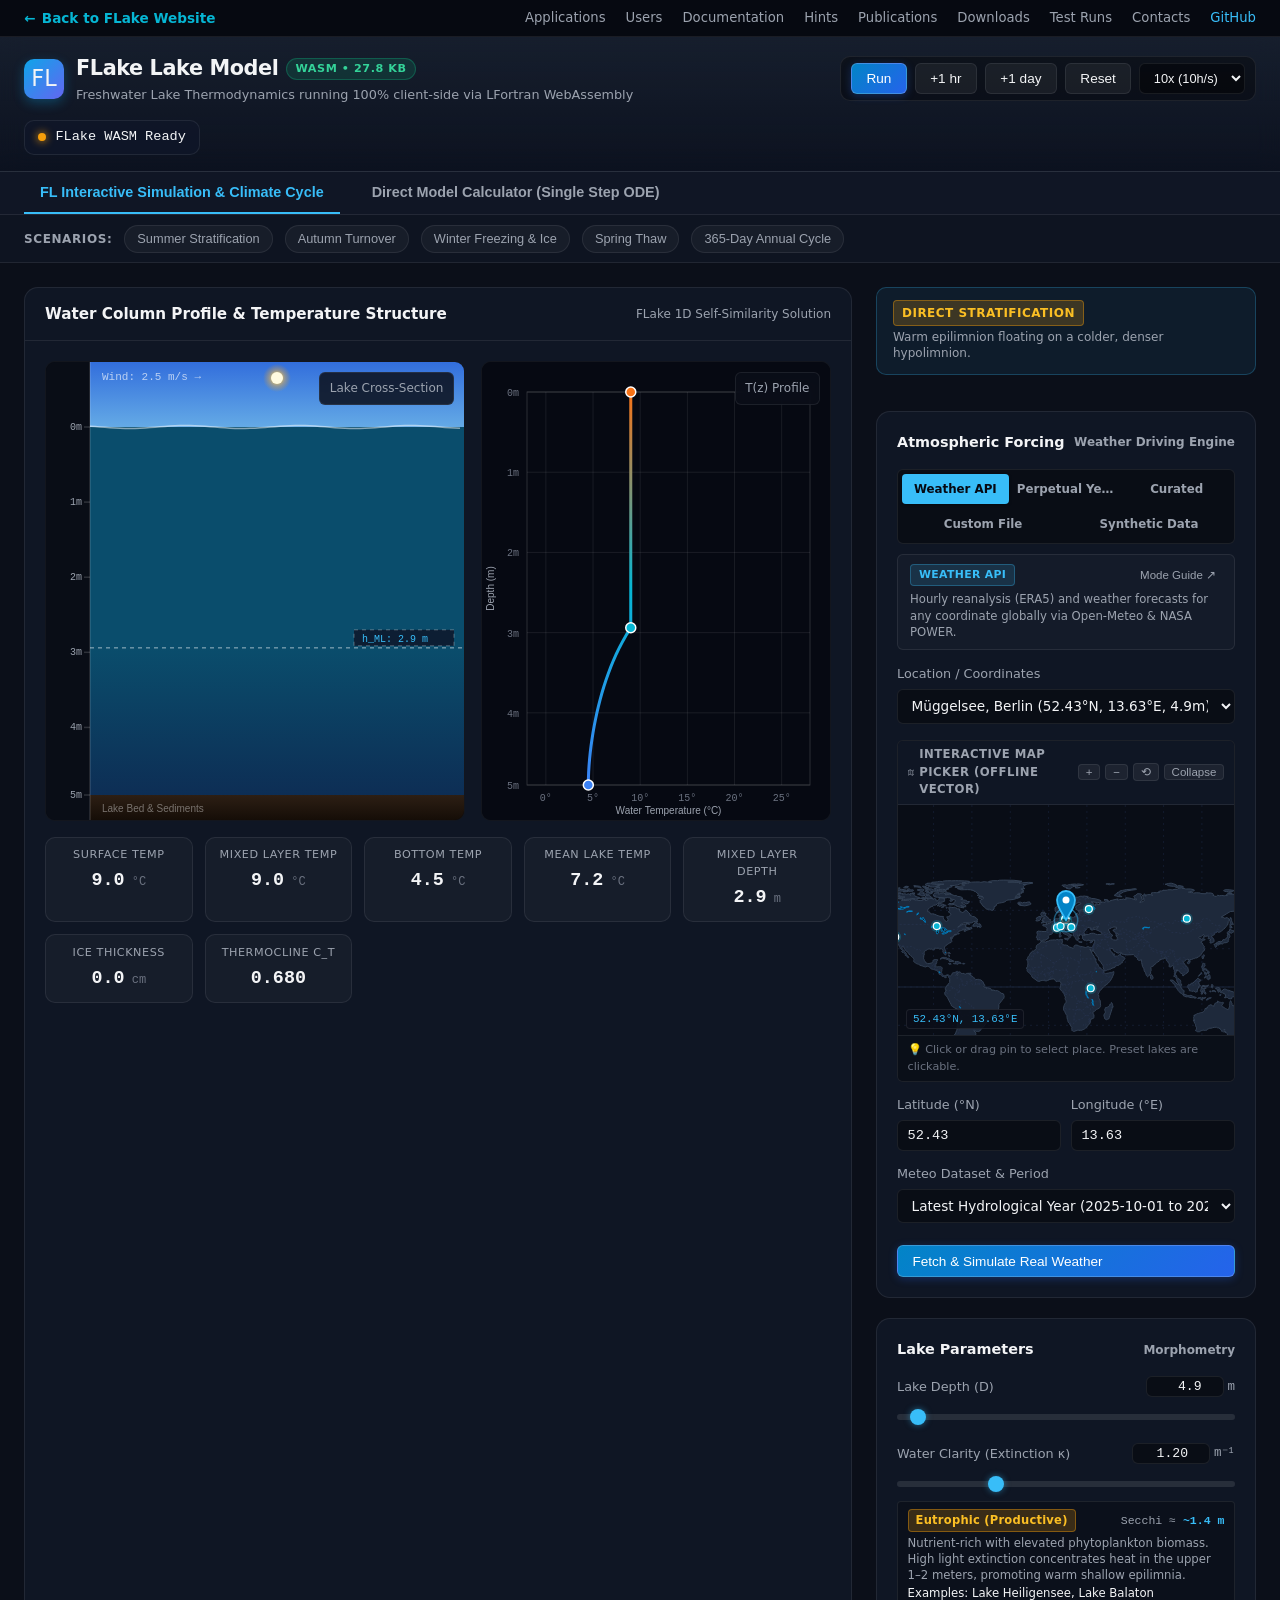
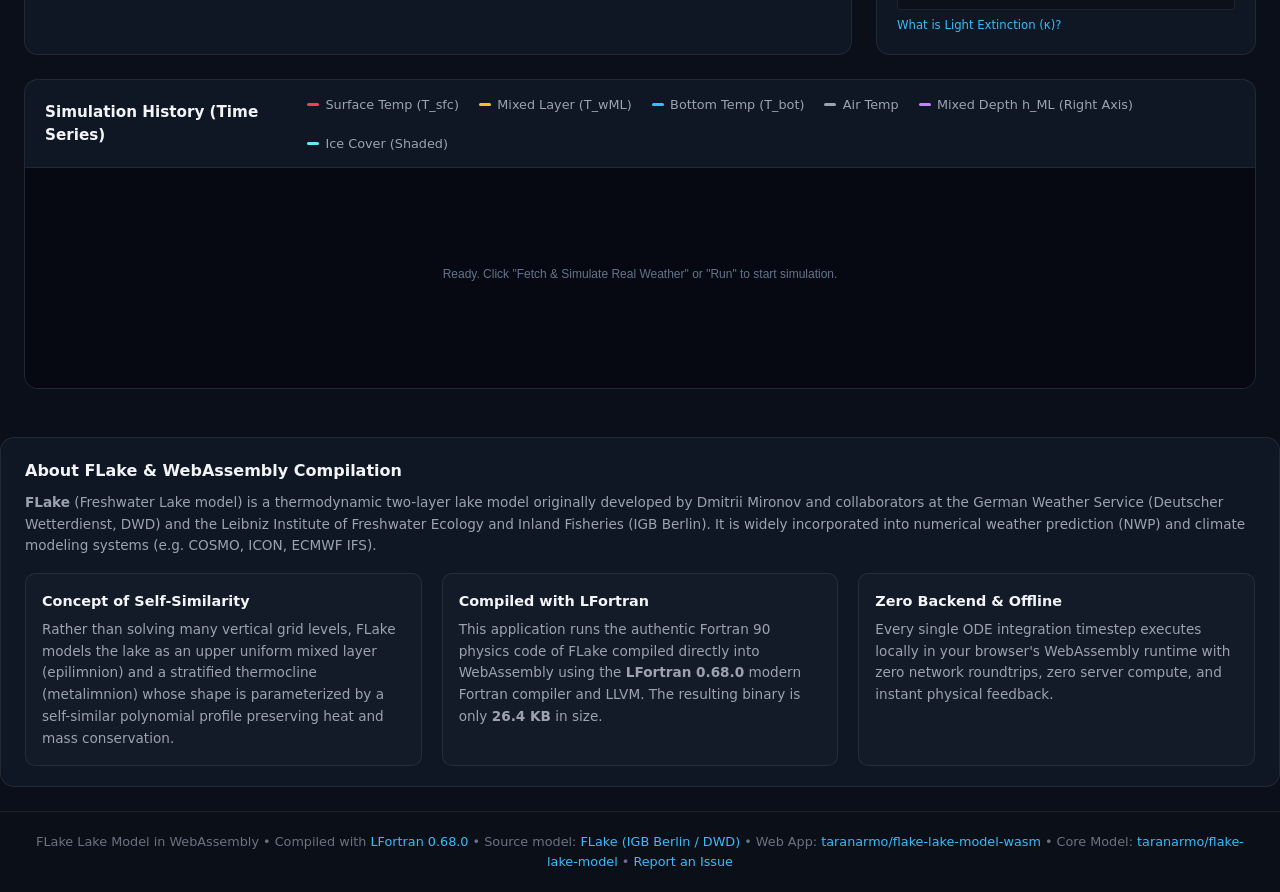
==== commit 7198cecd: "fix(docs,ui): point web app GitHub and issue links to flake-lake-model-wasm" ====
--- a/model/index.html
+++ b/model/index.html
@@ -23,7 +23,7 @@
         <a href="../downloads.html">Downloads</a>
         <a href="../test-runs.html">Test Runs</a>
         <a href="../contacts.html">Contacts</a>
-        <a href="https://github.com/taranarmo/flake-lake-model" target="_blank" rel="noopener" class="gh-link">GitHub</a>
+        <a href="https://github.com/taranarmo/flake-lake-model-wasm" target="_blank" rel="noopener" class="gh-link">GitHub</a>
       </div>
     </div>
   </div>
@@ -914,7 +914,9 @@
     <p>
       FLake Lake Model in WebAssembly • Compiled with <a href="https://lfortran.org/" target="_blank" rel="noopener">LFortran 0.68.0</a>
       • Source model: <a href="http://www.flake.igb-berlin.de/old/sourcecodes.shtml" target="_blank" rel="noopener">FLake (IGB Berlin / DWD)</a>
-      • Repository: <a href="https://github.com/taranarmo/flake-lake-model" target="_blank" rel="noopener">taranarmo/flake-lake-model</a>
+      • Web App: <a href="https://github.com/taranarmo/flake-lake-model-wasm" target="_blank" rel="noopener">taranarmo/flake-lake-model-wasm</a>
+      • Core Model: <a href="https://github.com/taranarmo/flake-lake-model" target="_blank" rel="noopener">taranarmo/flake-lake-model</a>
+      • <a href="https://github.com/taranarmo/flake-lake-model-wasm/issues/new/choose" target="_blank" rel="noopener">Report an Issue</a>
     </p>
   </footer>
 
